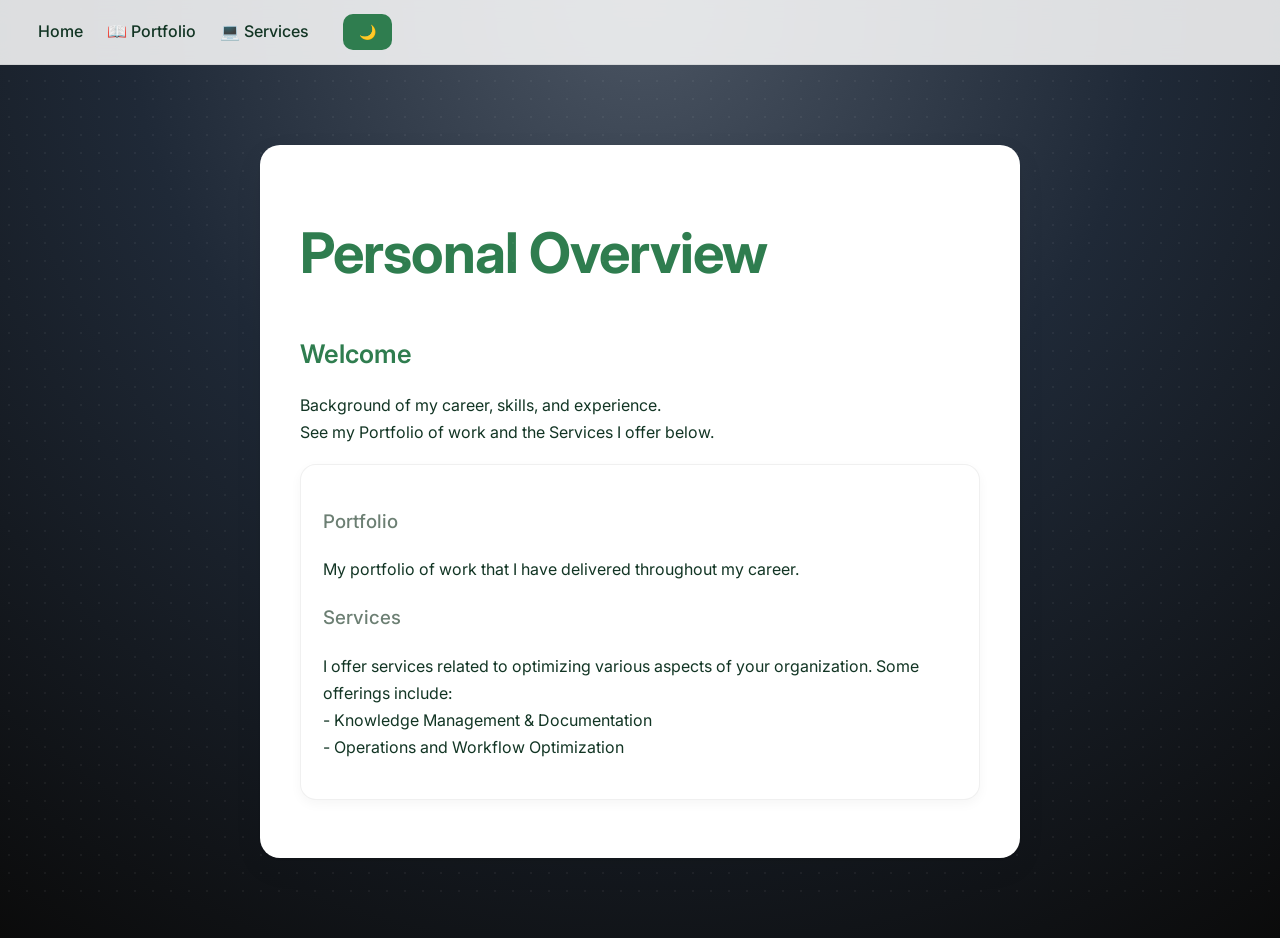
==== index.html @ 94055957 "Update index.html" ====
<!doctype html>
<html>
<head>
  <meta charset="utf-8">
  <title>Jacob Bowermaster</title>

  <link rel="stylesheet" href="styles.css">

  <link rel="preconnect" href="https://fonts.googleapis.com">
  <link rel="preconnect" href="https://fonts.gstatic.com" crossorigin>

  <link href="https://fonts.googleapis.com/css2?family=Inter:wght@400;500;600;700&display=swap" rel="stylesheet">
</head>

<body>

<nav class="top-nav">
  <div class="nav-links">
    <a href="index.html">Home</a>
    <a href="./portfolio/index.html">📖 Portfolio</a>
    <a href="./services/index.html">💻 Services</a>
  </div>

  <button id="themeToggle">🌙</button>
</nav>

<div class="container">

  <h1>Personal Overview</h1>
  <h2>Welcome</h2>
    <p>
      Background of my career, skills, and experience.<br>
      See my Portfolio of work and the Services I offer below. <br>

  <div class="card">
    
      <h3><a href="portfolio/index.html">Portfolio</a></h3>
      <p>
      My portfolio of work that I have delivered throughout my career.
      </p>

      <h3><a href="services/index.html">Services</a></h3>
      <p>
      I offer services related to optimizing various aspects of your organization. Some offerings include:<br>
      - Knowledge Management & Documentation <br>
      - Operations and Workflow Optimization
      </p>

  </div>

</div>

  <!--MAKES THE DARK MODE BUTTON WORK -->
  <script>
  const toggle = document.getElementById("themeToggle");

  toggle.addEventListener("click", () => {
    document.body.classList.toggle("dark");

    // optional: remember choice
    if (document.body.classList.contains("dark")) {
      localStorage.setItem("theme", "dark");
      toggle.textContent = "☀️";
    } else {
      localStorage.setItem("theme", "light");
      toggle.textContent = "🌙";
    }
  });

  // load saved theme on page load
  const saved = localStorage.getItem("theme");

  if (saved === "dark") {
    document.body.classList.add("dark");
    toggle.textContent = "☀️";
  }
</script>
  
<!-- SAMPLE SECTION
  <div class="post">
  <h2>Welcome</h2>
  <div class="date">June 3, 2026</div>
  <p>This is my first post. It feels good to start.</p>

  <ul>
  <li><a href="january/index.html">January</a></li>
</ul>
</div>
-->
  
</body>
  
</html>
---- styles.css ----
/* =========================
   THEME
========================= */

:root {
  --bg: #eef3ef;
  --surface: #ffffff;

  --text: #123524;
  --text-muted: #6c7f73;

  --accent: #2f7d4f;
  --accent-hover: #25663f;

  --border: rgba(0, 0, 0, 0.06);

  --shadow:
    0 10px 30px rgba(0, 0, 0, 0.06),
    0 1px 3px rgba(0, 0, 0, 0.04);

  --radius: 18px;
}

/* =========================
   GLOBAL
========================= */

* {
  box-sizing: border-box;
}

html {
  scroll-behavior: smooth;
}

body {
  margin: 0;

  background:
    radial-gradient(circle at top, #4b5563 0%, #1f2937 45%, #0b0b0b 100%);
   
  color: var(--text);

  font-family:
    Inter,
    system-ui,
    -apple-system,
    BlinkMacSystemFont,
    "Segoe UI",
    sans-serif;

  line-height: 1.7;

  transition:
    background 0.2s ease,
    color 0.2s ease;
}

/* =========================
   NAVIGATION
========================= */

.top-nav {
  position: sticky;
  top: 0;

  display: flex;
  gap: 24px;
  align-items: center;

  padding: 14px 28px;

  background: rgba(255, 255, 255, 0.85);

  backdrop-filter: blur(10px);
  -webkit-backdrop-filter: blur(10px);

  border-bottom: 1px solid var(--border);

  z-index: 1000;
}

.top-nav a {
  text-decoration: none;
  color: var(--text);

  font-weight: 500;

  padding: 6px 10px;
  border-radius: 8px;

  transition:
    background 0.2s ease,
    color 0.2s ease;
}

.top-nav a:hover {
  background: rgba(47, 125, 79, 0.08);
  color: var(--accent);
}

/* =========================
   LAYOUT
========================= */

.container {
  max-width: 760px;

  margin: 80px auto;
  padding: 40px;

  background: var(--surface);

  border-radius: 20px;

  box-shadow: var(--shadow);
}

/* =========================
   TYPOGRAPHY
========================= */

/* H1 stays same except color */
h1 {
  font-size: clamp(2.5rem, 6vw, 3.5rem);
  line-height: 1.1;
  margin-bottom: 12px;
  font-weight: 700;
  letter-spacing: -1px;

  color: var(--accent);
}

/* H2 also only color change */
h2 {
  margin-top: 48px;
  margin-bottom: 16px;
  font-size: 1.6rem;
  font-weight: 600;

  color: var(--accent);
}

/* H3 (important for dark mode readability) */
h3 {
  color: var(--text-muted);
}

/* =========================
   LINKS
========================= */

a {
  color: var(--accent);

  text-decoration: none;

  font-weight: 500;

  transition: color 0.2s ease;
}

a:hover {
  color: var(--accent-hover);
}

a:visited {
  color: #5f8e73;
}

h3 a {
  color: inherit;
  text-decoration: none;
}

h3 a:hover {
  text-decoration: underline;
}

/* =========================
   LISTS
========================= */

ul {
  padding-left: 20px;
}

li {
  margin: 10px 0;
}

/* =========================
   CARDS
========================= */

.card {
  background: white;

  border: 1px solid var(--border);

  border-radius: 16px;

  padding: 22px;

  margin: 18px 0;

  box-shadow:
    0 4px 12px rgba(0, 0, 0, 0.04);

  transition:
    transform 0.2s ease,
    box-shadow 0.2s ease;
}

.card:hover {
  transform: translateY(-2px);

  box-shadow:
    0 10px 25px rgba(0, 0, 0, 0.08);
}

/* =========================
   BUTTONS
========================= */

button {
  background: var(--accent);

  color: white;

  border: none;

  border-radius: 10px;

  padding: 10px 16px;

  font-size: 14px;

  cursor: pointer;

  transition:
    background 0.2s ease,
    transform 0.15s ease;
}

button:hover {
  background: var(--accent-hover);
  transform: translateY(-1px);
}

/* =========================
   DARK MODE
========================= */

body.dark {
  background: #0f1110;
  color: #ececec;
}

body.dark .container {
  background: #181a19;
  border: 1px solid #2a2d2b;
}

body.dark .top-nav {
  background: rgba(24, 26, 25, 0.9);
  border-bottom: 1px solid #2a2d2b;
}

body.dark .top-nav a {
  color: #ececec;
}

body.dark .top-nav a:hover {
  background: rgba(130, 212, 164, 0.1);
  color: #82d4a4;
}

body.dark .card {
  background: #1d201f;
  border: 1px solid #303332;
}

body.dark a {
  color: #82d4a4;
}

body.dark a:hover {
  color: #9ae5b9;
}

body.dark button {
  background: #2f7d4f;
}

body::before {
  content: "";

  position: fixed;
  inset: 0;

  pointer-events: none;

  opacity: .05;

  background-image:
    radial-gradient(circle, white 1px, transparent 1px);

  background-size: 18px 18px;
}

.hero-banner img {
    width: 100%;
    height: 260px;

    object-fit: cover;

    border-radius: 18px;

    margin-bottom: 30px;

    box-shadow: 0 8px 25px rgba(0,0,0,.25);
}
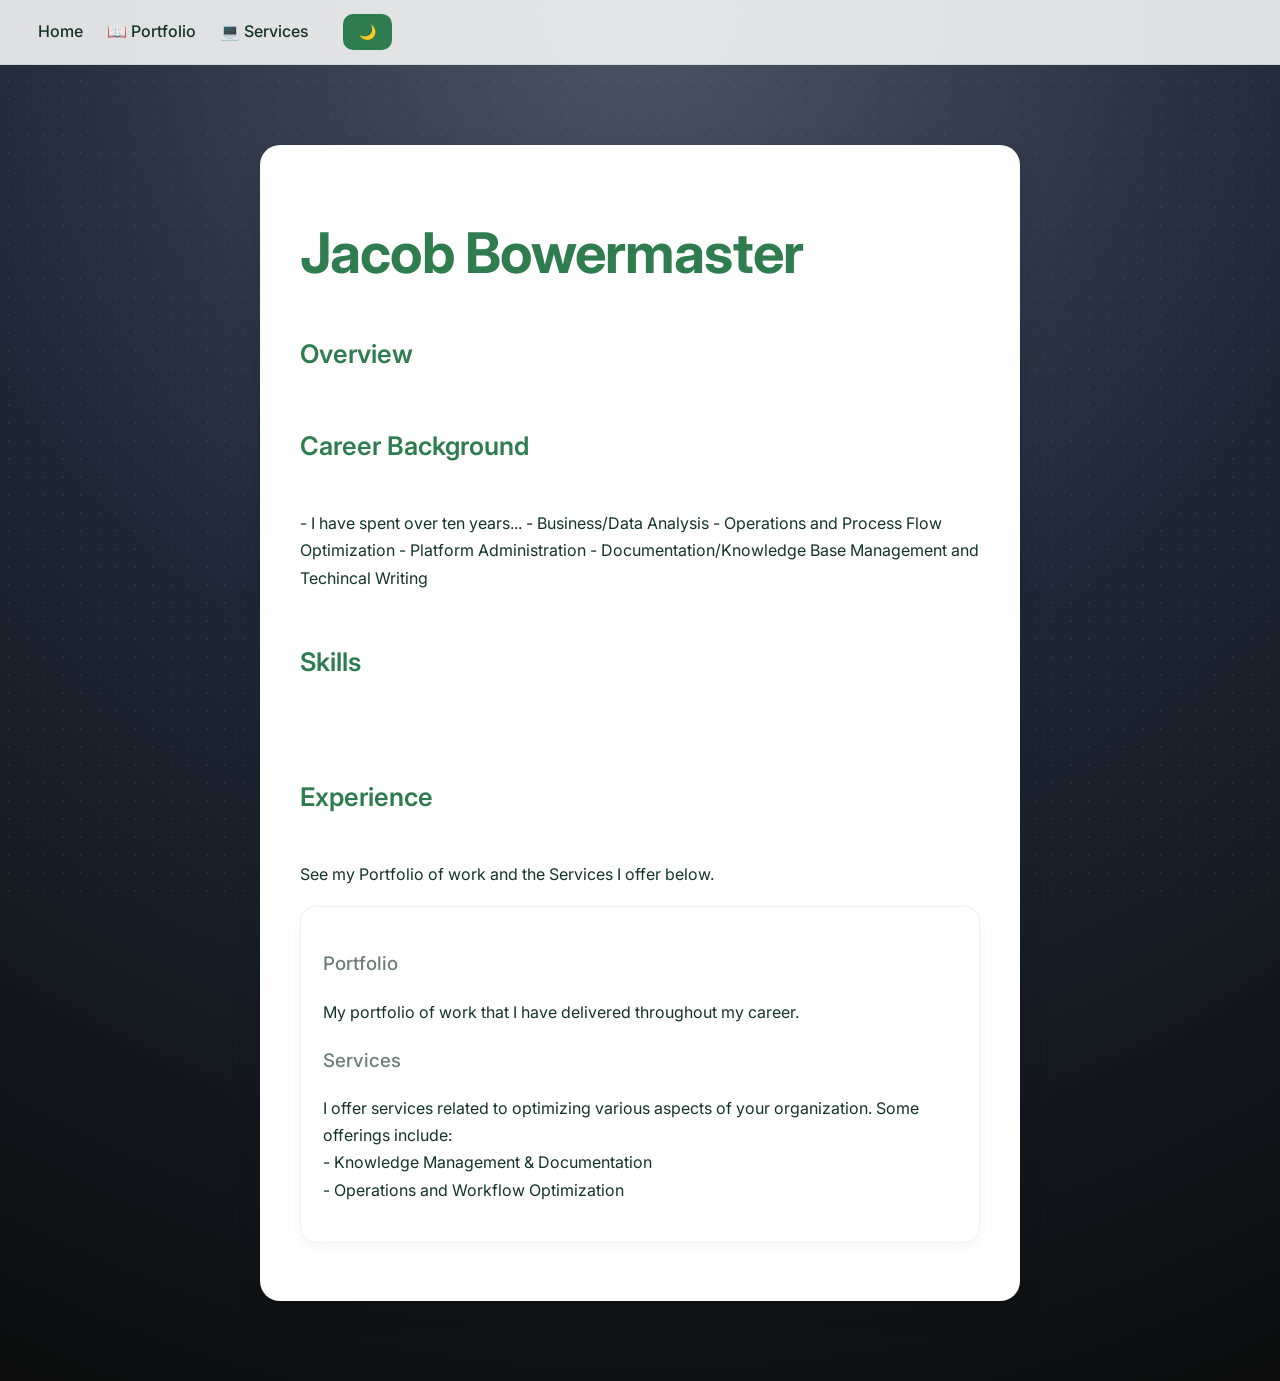
==== commit 99674310: "Update index.html" ====
--- a/index.html
+++ b/index.html
@@ -26,10 +26,22 @@
 
 <div class="container">
 
-  <h1>Personal Overview</h1>
-  <h2>Welcome</h2>
+  <h1>Jacob Bowermaster</h1>
+  <h2>Overview</h2>
     <p>
-      Background of my career, skills, and experience.<br>
+      <h2>Career Background</h2> <br>
+      - I have spent over ten years... 
+      - Business/Data Analysis
+      - Operations and Process Flow Optimization
+      - Platform Administration
+      - Documentation/Knowledge Base Management and Techincal Writing
+      
+      <h2>Skills</h2>
+      <br>
+      
+      <h2>Experience</h2>
+      <br>
+      
       See my Portfolio of work and the Services I offer below. <br>
 
   <div class="card">
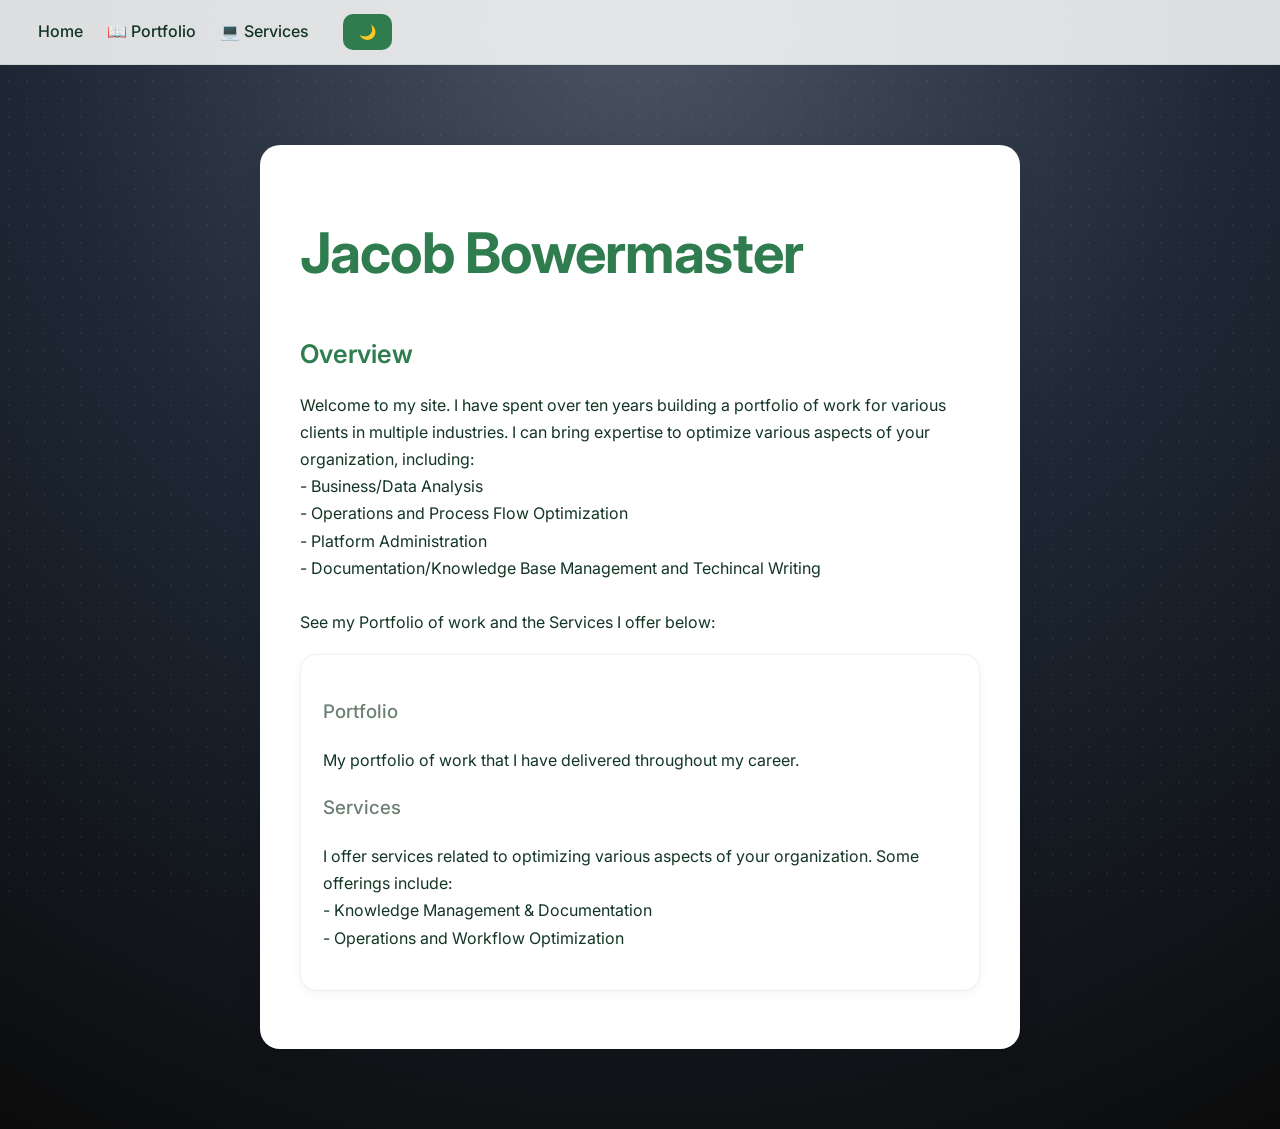
==== commit 1dfc015f: "Update index.html" ====
--- a/index.html
+++ b/index.html
@@ -29,20 +29,13 @@
   <h1>Jacob Bowermaster</h1>
   <h2>Overview</h2>
     <p>
-      <h2>Career Background</h2> <br>
-      - I have spent over ten years... 
-      - Business/Data Analysis
-      - Operations and Process Flow Optimization
-      - Platform Administration
-      - Documentation/Knowledge Base Management and Techincal Writing
+      Welcome to my site. I have spent over ten years building a portfolio of work for various clients in multiple industries. I can bring expertise to optimize various aspects of your organization, including: <br>
+      - Business/Data Analysis <br>
+      - Operations and Process Flow Optimization <br>
+      - Platform Administration <br>
+      - Documentation/Knowledge Base Management and Techincal Writing <br> <br>
       
-      <h2>Skills</h2>
-      <br>
-      
-      <h2>Experience</h2>
-      <br>
-      
-      See my Portfolio of work and the Services I offer below. <br>
+      See my Portfolio of work and the Services I offer below: <br>
 
   <div class="card">
     
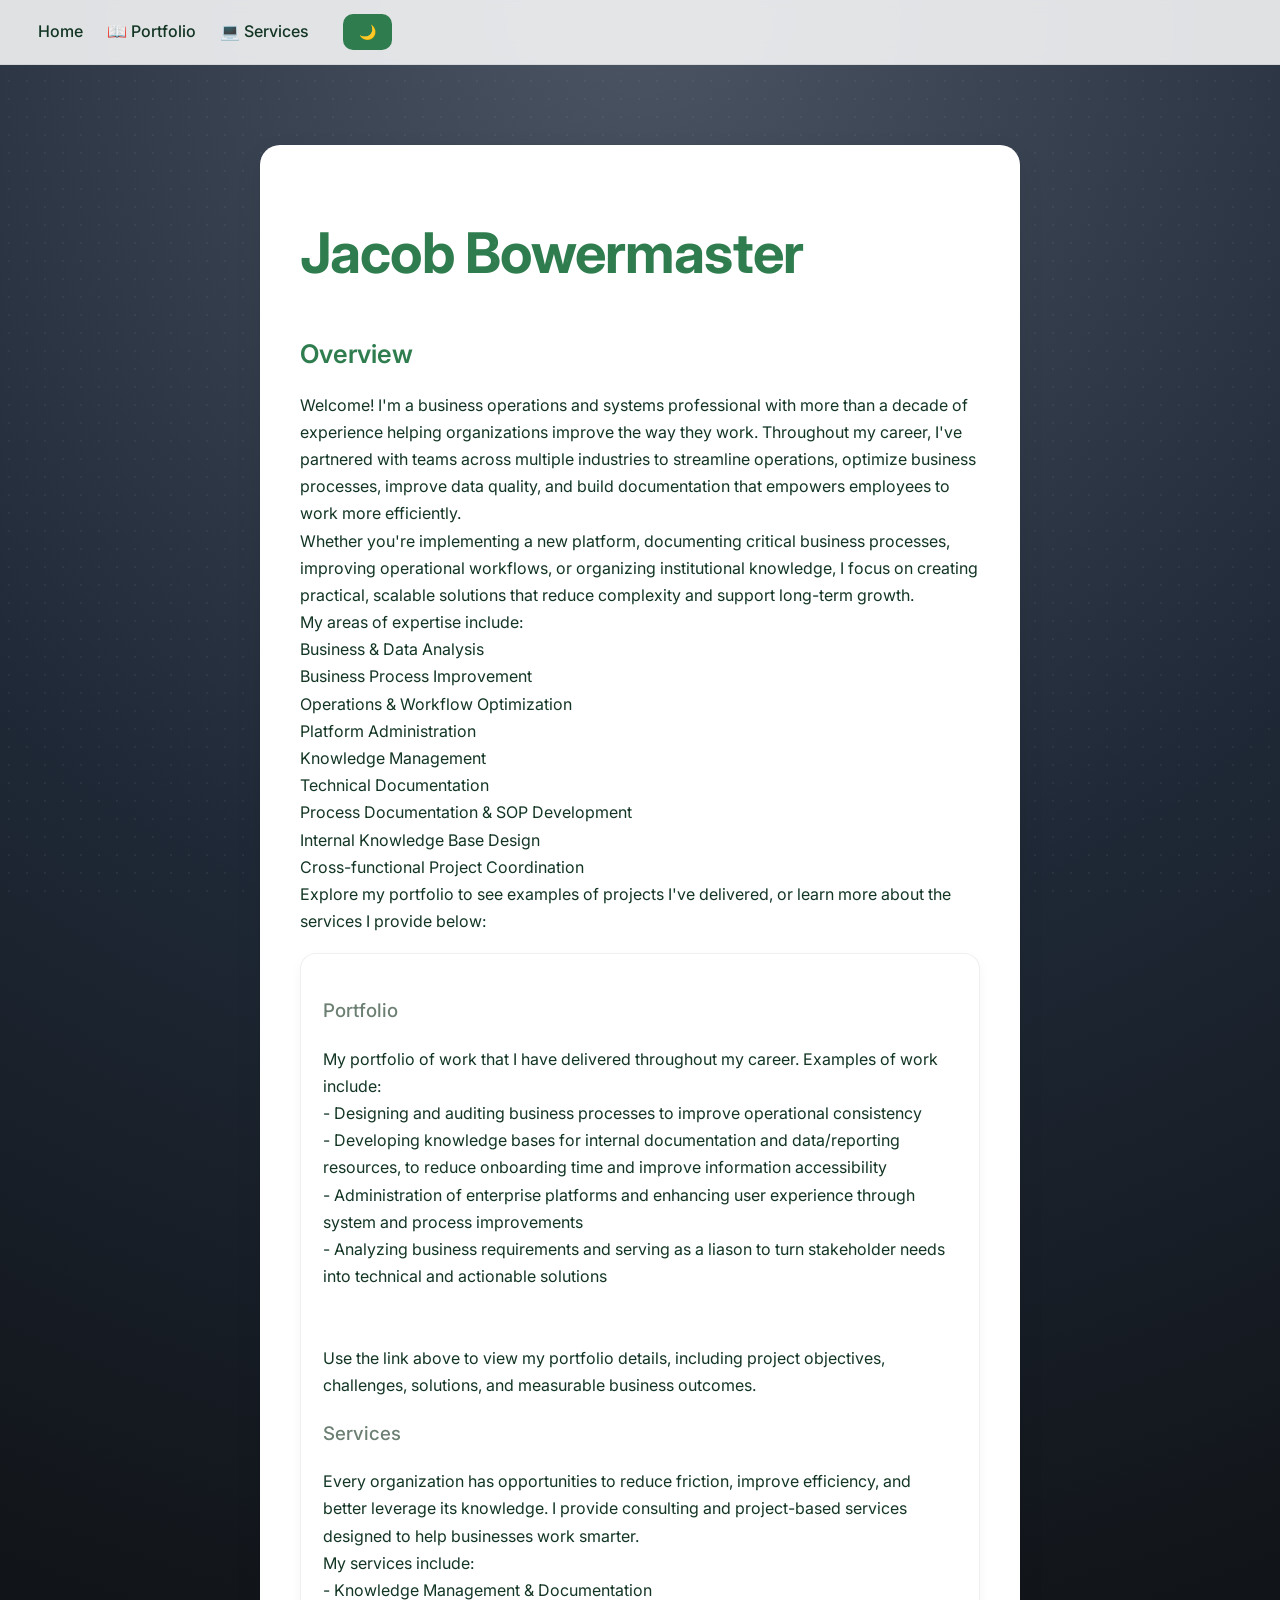
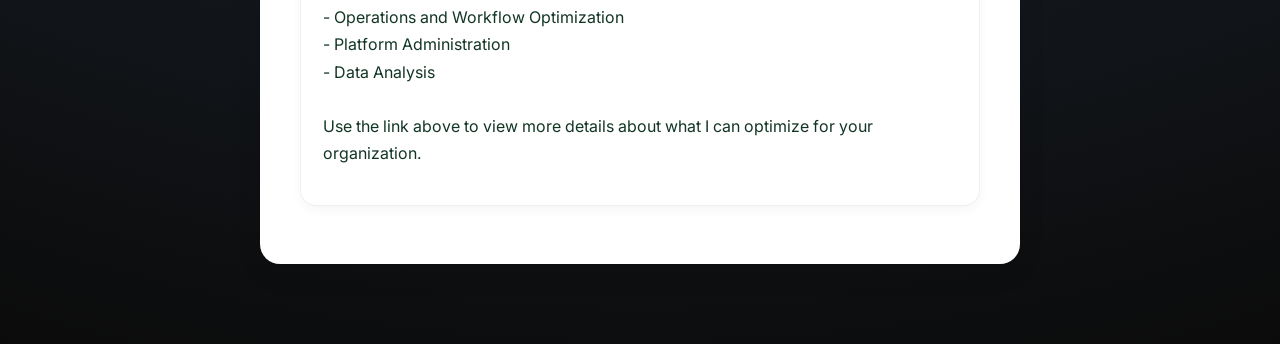
==== commit 8672d22a: "Update index.html" ====
--- a/index.html
+++ b/index.html
@@ -29,26 +29,50 @@
   <h1>Jacob Bowermaster</h1>
   <h2>Overview</h2>
     <p>
-      Welcome to my site. I have spent over ten years building a portfolio of work for various clients in multiple industries. I can bring expertise to optimize various aspects of your organization, including: <br>
-      - Business/Data Analysis <br>
-      - Operations and Process Flow Optimization <br>
-      - Platform Administration <br>
-      - Documentation/Knowledge Base Management and Techincal Writing <br> <br>
-      
-      See my Portfolio of work and the Services I offer below: <br>
+      Welcome! I'm a business operations and systems professional with more than a decade of experience helping organizations improve the way they work.
+      Throughout my career, I've partnered with teams across multiple industries to streamline operations, optimize business processes, improve data quality, and build documentation that empowers employees to work more efficiently. <br>
+      Whether you're implementing a new platform, documenting critical business processes, improving operational workflows, or organizing institutional knowledge, I focus on creating practical, scalable solutions that reduce complexity and support long-term growth.
+      <br>
+      My areas of expertise include:<br>
+
+      Business & Data Analysis<br>
+      Business Process Improvement<br>
+      Operations & Workflow Optimization<br>
+      Platform Administration<br>
+      Knowledge Management<br>
+      Technical Documentation<br>
+      Process Documentation & SOP Development<br>
+      Internal Knowledge Base Design<br>
+      Cross-functional Project Coordination<br>
+
+Explore my portfolio to see examples of projects I've delivered, or learn more about the services I provide below: <br>
 
   <div class="card">
     
       <h3><a href="portfolio/index.html">Portfolio</a></h3>
       <p>
       My portfolio of work that I have delivered throughout my career.
+
+      Examples of work include: <br>
+      - Designing and auditing business processes to improve operational consistency<br>
+      - Developing knowledge bases for internal documentation and data/reporting resources, to reduce onboarding time and improve information accessibility<br>
+      - Administration of enterprise platforms and enhancing user experience through system and process improvements<br>
+      - Analyzing business requirements and serving as a liason to turn stakeholder needs into technical and actionable solutions<br>
+      <br><br>
+      Use the link above to view my portfolio details, including project objectives, challenges, solutions, and measurable business outcomes.
+        
       </p>
 
       <h3><a href="services/index.html">Services</a></h3>
       <p>
-      I offer services related to optimizing various aspects of your organization. Some offerings include:<br>
+      Every organization has opportunities to reduce friction, improve efficiency, and better leverage its knowledge. I provide consulting and project-based services designed to help businesses work smarter.<br>
+      My services include:<br>
       - Knowledge Management & Documentation <br>
-      - Operations and Workflow Optimization
+      - Operations and Workflow Optimization<br>
+      - Platform Administration<br>
+      - Data Analysis<br><br>
+
+      Use the link above to view more details about what I can optimize for your organization.
       </p>
 
   </div>
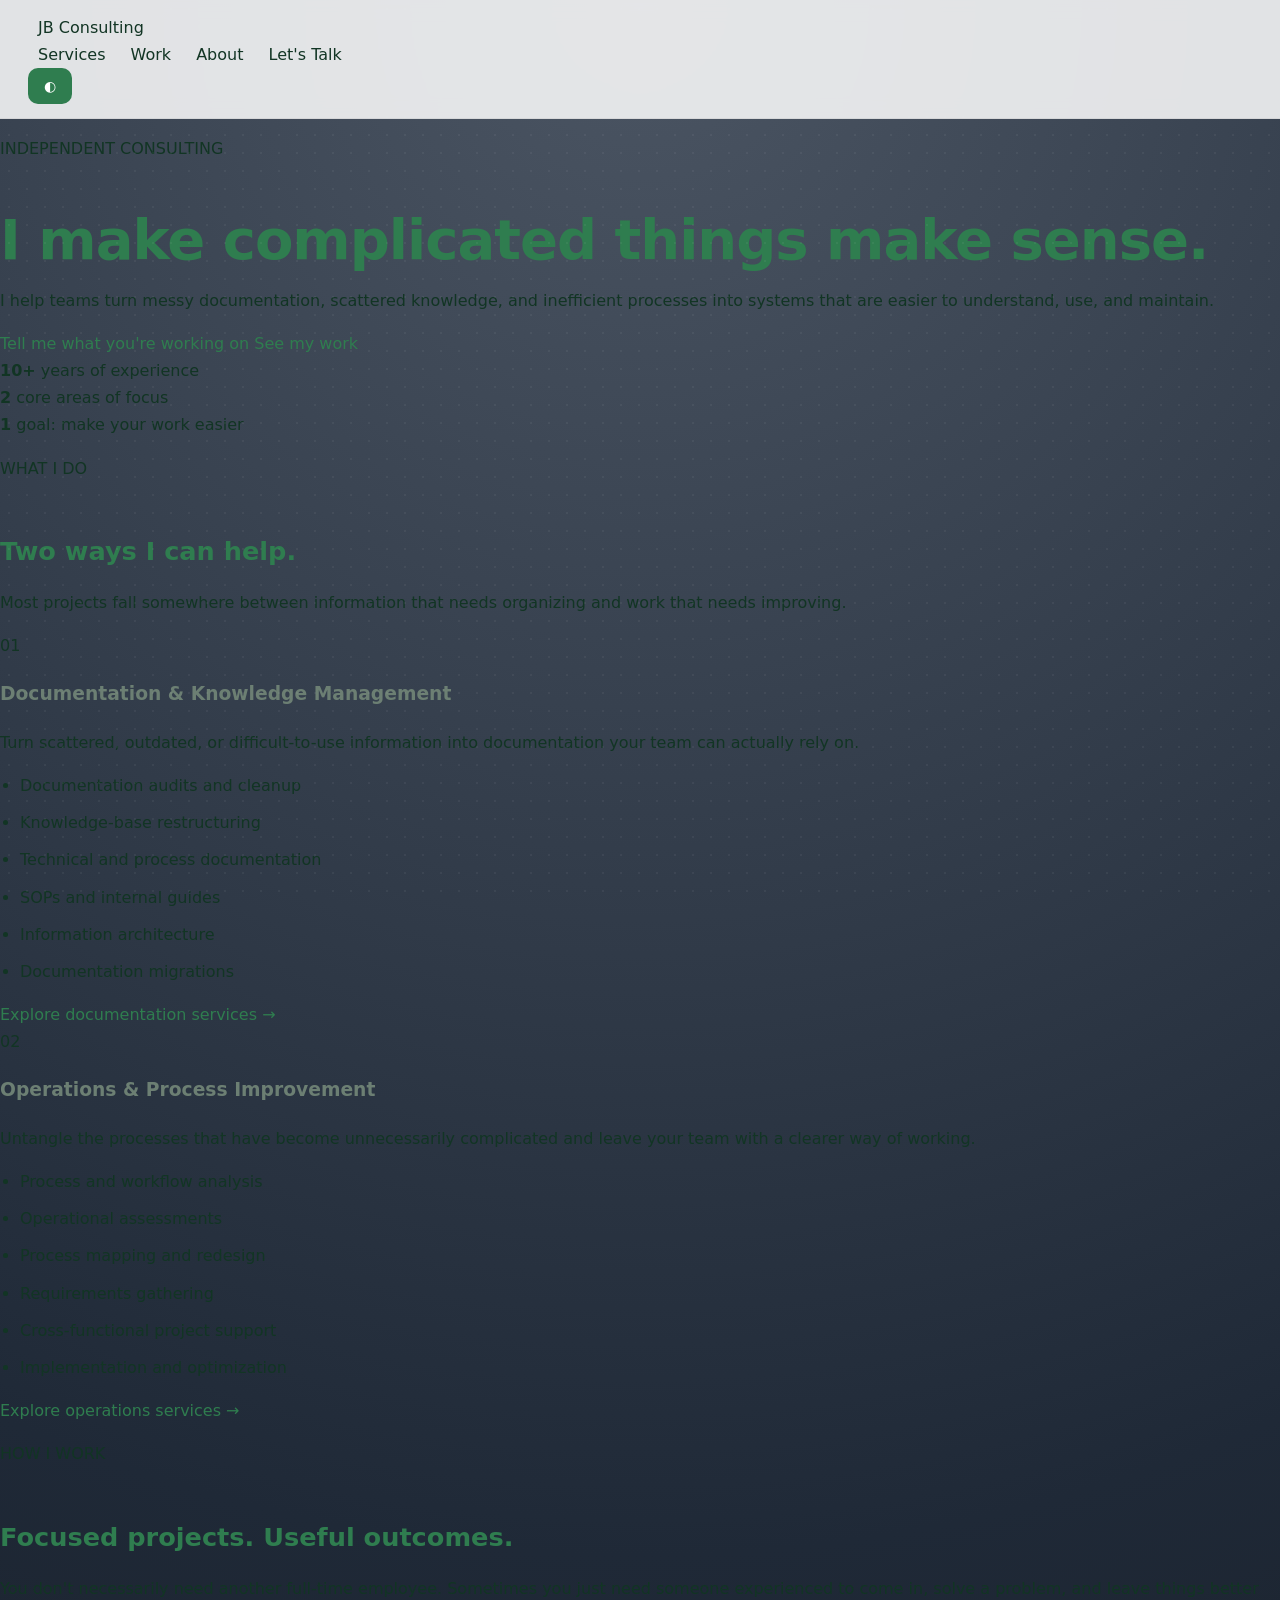
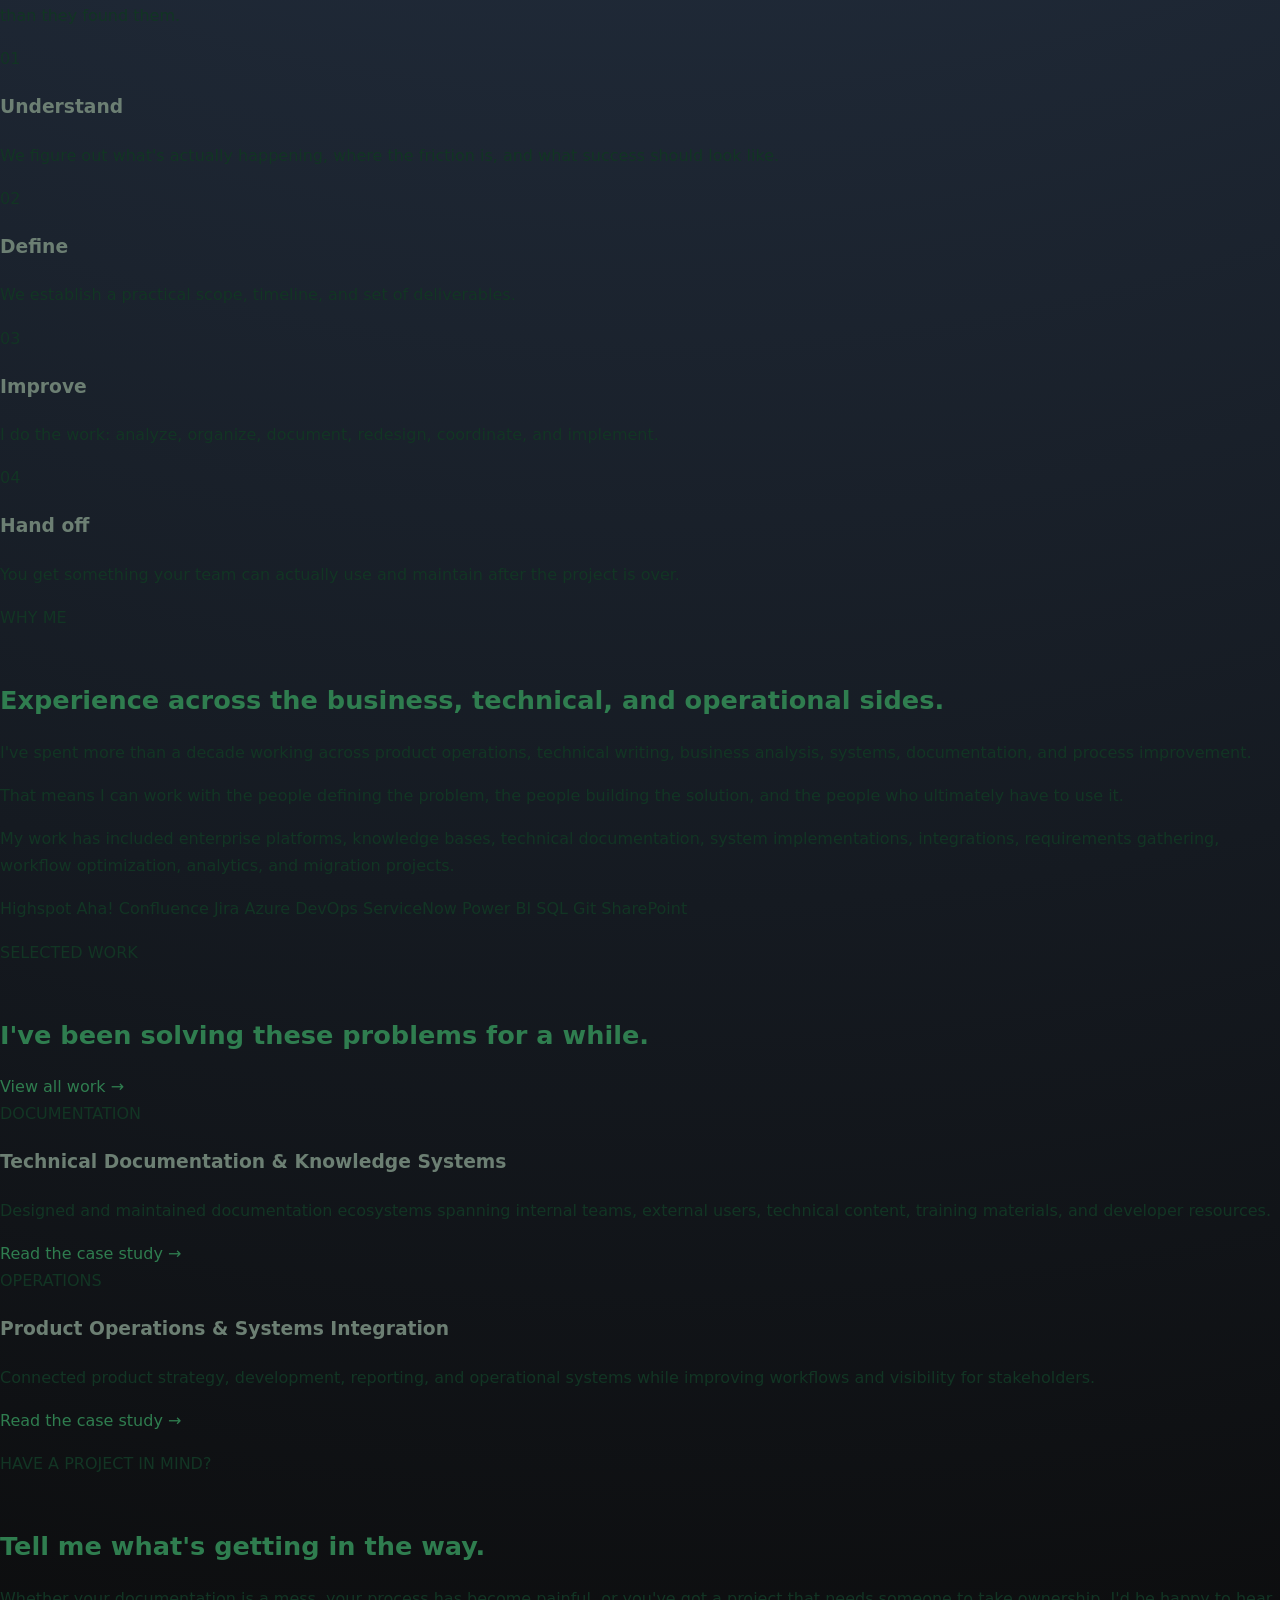
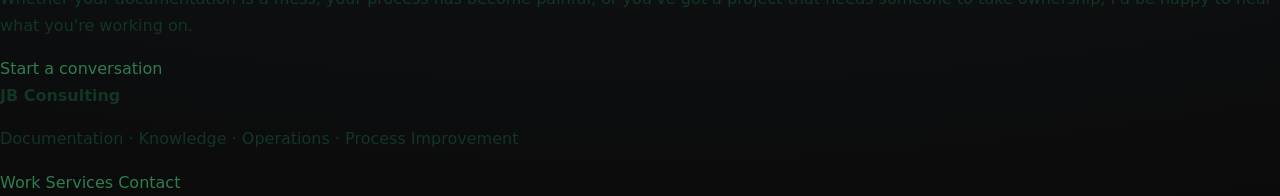
==== commit d84f782c: "Update index.html" ====
--- a/index.html
+++ b/index.html
@@ -1,122 +1,430 @@
 <!doctype html>
-<html>
+<html lang="en">
 <head>
   <meta charset="utf-8">
-  <title>Jacob Bowermaster</title>
+
+  <meta name="viewport" content="width=device-width, initial-scale=1">
+
+  <meta
+    name="description"
+    content="JB Consulting helps teams improve documentation, knowledge systems, processes, and operations through focused consulting and project-based work."
+  >
+
+  <title>JB Consulting | Documentation & Operations</title>
 
   <link rel="stylesheet" href="styles.css">
 
   <link rel="preconnect" href="https://fonts.googleapis.com">
   <link rel="preconnect" href="https://fonts.gstatic.com" crossorigin>
 
-  <link href="https://fonts.googleapis.com/css2?family=Inter:wght@400;500;600;700&display=swap" rel="stylesheet">
+  <link
+    href="https://fonts.googleapis.com/css2?family=DM+Sans:wght@400;500;600;700&family=Space+Grotesk:wght@500;600;700&display=swap"
+    rel="stylesheet"
+  >
 </head>
 
 <body>
 
-<nav class="top-nav">
-  <div class="nav-links">
-    <a href="index.html">Home</a>
-    <a href="./portfolio/index.html">📖 Portfolio</a>
-    <a href="./services/index.html">💻 Services</a>
-  </div>
-
-  <button id="themeToggle">🌙</button>
-</nav>
-
-<div class="container">
-
-  <h1>Jacob Bowermaster</h1>
-  <h2>Overview</h2>
-    <p>
-      Welcome! I'm a business operations and systems professional with more than a decade of experience helping organizations improve the way they work.
-      Throughout my career, I've partnered with teams across multiple industries to streamline operations, optimize business processes, improve data quality, and build documentation that empowers employees to work more efficiently. <br>
-      Whether you're implementing a new platform, documenting critical business processes, improving operational workflows, or organizing institutional knowledge, I focus on creating practical, scalable solutions that reduce complexity and support long-term growth.
-      <br>
-      My areas of expertise include:<br>
-
-      Business & Data Analysis<br>
-      Business Process Improvement<br>
-      Operations & Workflow Optimization<br>
-      Platform Administration<br>
-      Knowledge Management<br>
-      Technical Documentation<br>
-      Process Documentation & SOP Development<br>
-      Internal Knowledge Base Design<br>
-      Cross-functional Project Coordination<br>
-
-Explore my portfolio to see examples of projects I've delivered, or learn more about the services I provide below: <br>
-
-  <div class="card">
-    
-      <h3><a href="portfolio/index.html">Portfolio</a></h3>
+  <!-- NAVIGATION -->
+  <nav class="top-nav">
+    <div class="nav-inner">
+
+      <a class="brand" href="index.html">
+        JB<span> Consulting</span>
+      </a>
+
+      <div class="nav-links">
+        <a href="#services">Services</a>
+        <a href="portfolio/index.html">Work</a>
+        <a href="#about">About</a>
+        <a href="#contact" class="nav-cta">Let's Talk</a>
+      </div>
+
+      <button
+        id="themeToggle"
+        class="theme-toggle"
+        aria-label="Toggle dark mode"
+        title="Toggle dark mode"
+      >
+        ◐
+      </button>
+
+    </div>
+  </nav>
+
+
+  <main>
+
+    <!-- HERO -->
+    <section class="hero section">
+      <div class="hero-content">
+
+        <p class="eyebrow">INDEPENDENT CONSULTING</p>
+
+        <h1>
+          I make complicated
+          <span>things make sense.</span>
+        </h1>
+
+        <p class="hero-text">
+          I help teams turn messy documentation, scattered knowledge,
+          and inefficient processes into systems that are easier to
+          understand, use, and maintain.
+        </p>
+
+        <div class="hero-actions">
+          <a href="#contact" class="button button-primary">
+            Tell me what you're working on
+          </a>
+
+          <a href="portfolio/index.html" class="button button-secondary">
+            See my work
+          </a>
+        </div>
+
+      </div>
+
+      <div class="hero-aside">
+        <div class="hero-stat">
+          <strong>10+</strong>
+          <span>years of experience</span>
+        </div>
+
+        <div class="hero-stat">
+          <strong>2</strong>
+          <span>core areas of focus</span>
+        </div>
+
+        <div class="hero-stat">
+          <strong>1</strong>
+          <span>goal: make your work easier</span>
+        </div>
+      </div>
+    </section>
+
+
+    <!-- SERVICES -->
+    <section id="services" class="section">
+
+      <div class="section-heading">
+        <p class="eyebrow">WHAT I DO</p>
+        <h2>Two ways I can help.</h2>
+        <p>
+          Most projects fall somewhere between information that needs
+          organizing and work that needs improving.
+        </p>
+      </div>
+
+
+      <div class="service-grid">
+
+        <!-- SERVICE 1 -->
+        <article class="service-card">
+
+          <div class="service-number">01</div>
+
+          <h3>Documentation &amp; Knowledge Management</h3>
+
+          <p class="service-lead">
+            Turn scattered, outdated, or difficult-to-use information
+            into documentation your team can actually rely on.
+          </p>
+
+          <ul>
+            <li>Documentation audits and cleanup</li>
+            <li>Knowledge-base restructuring</li>
+            <li>Technical and process documentation</li>
+            <li>SOPs and internal guides</li>
+            <li>Information architecture</li>
+            <li>Documentation migrations</li>
+          </ul>
+
+          <a href="services/index.html#documentation" class="text-link">
+            Explore documentation services →
+          </a>
+
+        </article>
+
+
+        <!-- SERVICE 2 -->
+        <article class="service-card">
+
+          <div class="service-number">02</div>
+
+          <h3>Operations &amp; Process Improvement</h3>
+
+          <p class="service-lead">
+            Untangle the processes that have become unnecessarily
+            complicated and leave your team with a clearer way of working.
+          </p>
+
+          <ul>
+            <li>Process and workflow analysis</li>
+            <li>Operational assessments</li>
+            <li>Process mapping and redesign</li>
+            <li>Requirements gathering</li>
+            <li>Cross-functional project support</li>
+            <li>Implementation and optimization</li>
+          </ul>
+
+          <a href="services/index.html#operations" class="text-link">
+            Explore operations services →
+          </a>
+
+        </article>
+
+      </div>
+
+    </section>
+
+
+    <!-- HOW I WORK -->
+    <section class="section process-section">
+
+      <div class="section-heading">
+        <p class="eyebrow">HOW I WORK</p>
+        <h2>Focused projects. Useful outcomes.</h2>
+        <p>
+          You don't necessarily need another full-time employee.
+          Sometimes you just need someone experienced to come in,
+          solve a problem, and leave things better than they found them.
+        </p>
+      </div>
+
+
+      <div class="process-grid">
+
+        <div class="process-step">
+          <span>01</span>
+          <h3>Understand</h3>
+          <p>
+            We figure out what's actually happening, where the friction
+            is, and what success should look like.
+          </p>
+        </div>
+
+        <div class="process-step">
+          <span>02</span>
+          <h3>Define</h3>
+          <p>
+            We establish a practical scope, timeline, and set of
+            deliverables.
+          </p>
+        </div>
+
+        <div class="process-step">
+          <span>03</span>
+          <h3>Improve</h3>
+          <p>
+            I do the work: analyze, organize, document, redesign,
+            coordinate, and implement.
+          </p>
+        </div>
+
+        <div class="process-step">
+          <span>04</span>
+          <h3>Hand off</h3>
+          <p>
+            You get something your team can actually use and maintain
+            after the project is over.
+          </p>
+        </div>
+
+      </div>
+
+    </section>
+
+
+    <!-- CREDIBILITY -->
+    <section id="about" class="section credibility-section">
+
+      <div class="credibility-content">
+
+        <div>
+          <p class="eyebrow">WHY ME</p>
+
+          <h2>
+            Experience across the business,
+            technical, and operational sides.
+          </h2>
+        </div>
+
+        <div class="credibility-copy">
+
+          <p>
+            I've spent more than a decade working across product
+            operations, technical writing, business analysis, systems,
+            documentation, and process improvement.
+          </p>
+
+          <p>
+            That means I can work with the people defining the problem,
+            the people building the solution, and the people who
+            ultimately have to use it.
+          </p>
+
+          <p>
+            My work has included enterprise platforms, knowledge bases,
+            technical documentation, system implementations,
+            integrations, requirements gathering, workflow optimization,
+            analytics, and migration projects.
+          </p>
+
+          <div class="tool-list">
+            <span>Highspot</span>
+            <span>Aha!</span>
+            <span>Confluence</span>
+            <span>Jira</span>
+            <span>Azure DevOps</span>
+            <span>ServiceNow</span>
+            <span>Power BI</span>
+            <span>SQL</span>
+            <span>Git</span>
+            <span>SharePoint</span>
+          </div>
+
+        </div>
+
+      </div>
+
+    </section>
+
+
+    <!-- WORK -->
+    <section class="section work-preview">
+
+      <div class="section-heading split-heading">
+
+        <div>
+          <p class="eyebrow">SELECTED WORK</p>
+          <h2>I've been solving these problems for a while.</h2>
+        </div>
+
+        <a href="portfolio/index.html" class="text-link">
+          View all work →
+        </a>
+
+      </div>
+
+
+      <div class="work-grid">
+
+        <article class="work-card">
+          <div class="work-category">DOCUMENTATION</div>
+
+          <h3>Technical Documentation &amp; Knowledge Systems</h3>
+
+          <p>
+            Designed and maintained documentation ecosystems spanning
+            internal teams, external users, technical content,
+            training materials, and developer resources.
+          </p>
+
+          <a href="portfolio/index.html" class="text-link">
+            Read the case study →
+          </a>
+        </article>
+
+
+        <article class="work-card">
+          <div class="work-category">OPERATIONS</div>
+
+          <h3>Product Operations &amp; Systems Integration</h3>
+
+          <p>
+            Connected product strategy, development, reporting, and
+            operational systems while improving workflows and visibility
+            for stakeholders.
+          </p>
+
+          <a href="portfolio/index.html" class="text-link">
+            Read the case study →
+          </a>
+        </article>
+
+      </div>
+
+    </section>
+
+
+    <!-- CONTACT -->
+    <section id="contact" class="section contact-section">
+
+      <div class="contact-box">
+
+        <p class="eyebrow">HAVE A PROJECT IN MIND?</p>
+
+        <h2>
+          Tell me what's getting in the way.
+        </h2>
+
+        <p>
+          Whether your documentation is a mess, your process has become
+          painful, or you've got a project that needs someone to take
+          ownership, I'd be happy to hear what you're working on.
+        </p>
+
+        <a
+          href="mailto:jrbowermaster@gmail.com"
+          class="button button-primary"
+        >
+          Start a conversation
+        </a>
+
+      </div>
+
+    </section>
+
+  </main>
+
+
+  <!-- FOOTER -->
+  <footer class="site-footer">
+
+    <div>
+      <strong>JB Consulting</strong>
       <p>
-      My portfolio of work that I have delivered throughout my career.
-
-      Examples of work include: <br>
-      - Designing and auditing business processes to improve operational consistency<br>
-      - Developing knowledge bases for internal documentation and data/reporting resources, to reduce onboarding time and improve information accessibility<br>
-      - Administration of enterprise platforms and enhancing user experience through system and process improvements<br>
-      - Analyzing business requirements and serving as a liason to turn stakeholder needs into technical and actionable solutions<br>
-      <br><br>
-      Use the link above to view my portfolio details, including project objectives, challenges, solutions, and measurable business outcomes.
-        
+        Documentation · Knowledge · Operations · Process Improvement
       </p>
-
-      <h3><a href="services/index.html">Services</a></h3>
-      <p>
-      Every organization has opportunities to reduce friction, improve efficiency, and better leverage its knowledge. I provide consulting and project-based services designed to help businesses work smarter.<br>
-      My services include:<br>
-      - Knowledge Management & Documentation <br>
-      - Operations and Workflow Optimization<br>
-      - Platform Administration<br>
-      - Data Analysis<br><br>
-
-      Use the link above to view more details about what I can optimize for your organization.
-      </p>
-
-  </div>
-
-</div>
-
-  <!--MAKES THE DARK MODE BUTTON WORK -->
+    </div>
+
+    <div class="footer-links">
+      <a href="portfolio/index.html">Work</a>
+      <a href="services/index.html">Services</a>
+      <a href="#contact">Contact</a>
+    </div>
+
+  </footer>
+
+
+  <!-- DARK MODE -->
   <script>
-  const toggle = document.getElementById("themeToggle");
-
-  toggle.addEventListener("click", () => {
-    document.body.classList.toggle("dark");
-
-    // optional: remember choice
-    if (document.body.classList.contains("dark")) {
-      localStorage.setItem("theme", "dark");
-      toggle.textContent = "☀️";
-    } else {
-      localStorage.setItem("theme", "light");
-      toggle.textContent = "🌙";
+
+    const toggle = document.getElementById("themeToggle");
+
+    toggle.addEventListener("click", () => {
+
+      document.body.classList.toggle("dark");
+
+      if (document.body.classList.contains("dark")) {
+        localStorage.setItem("theme", "dark");
+        toggle.textContent = "☀";
+      } else {
+        localStorage.setItem("theme", "light");
+        toggle.textContent = "◐";
+      }
+
+    });
+
+
+    const savedTheme = localStorage.getItem("theme");
+
+    if (savedTheme === "dark") {
+      document.body.classList.add("dark");
+      toggle.textContent = "☀";
     }
-  });
-
-  // load saved theme on page load
-  const saved = localStorage.getItem("theme");
-
-  if (saved === "dark") {
-    document.body.classList.add("dark");
-    toggle.textContent = "☀️";
-  }
-</script>
-  
-<!-- SAMPLE SECTION
-  <div class="post">
-  <h2>Welcome</h2>
-  <div class="date">June 3, 2026</div>
-  <p>This is my first post. It feels good to start.</p>
-
-  <ul>
-  <li><a href="january/index.html">January</a></li>
-</ul>
-</div>
--->
-  
+
+  </script>
+
 </body>
-  
 </html>
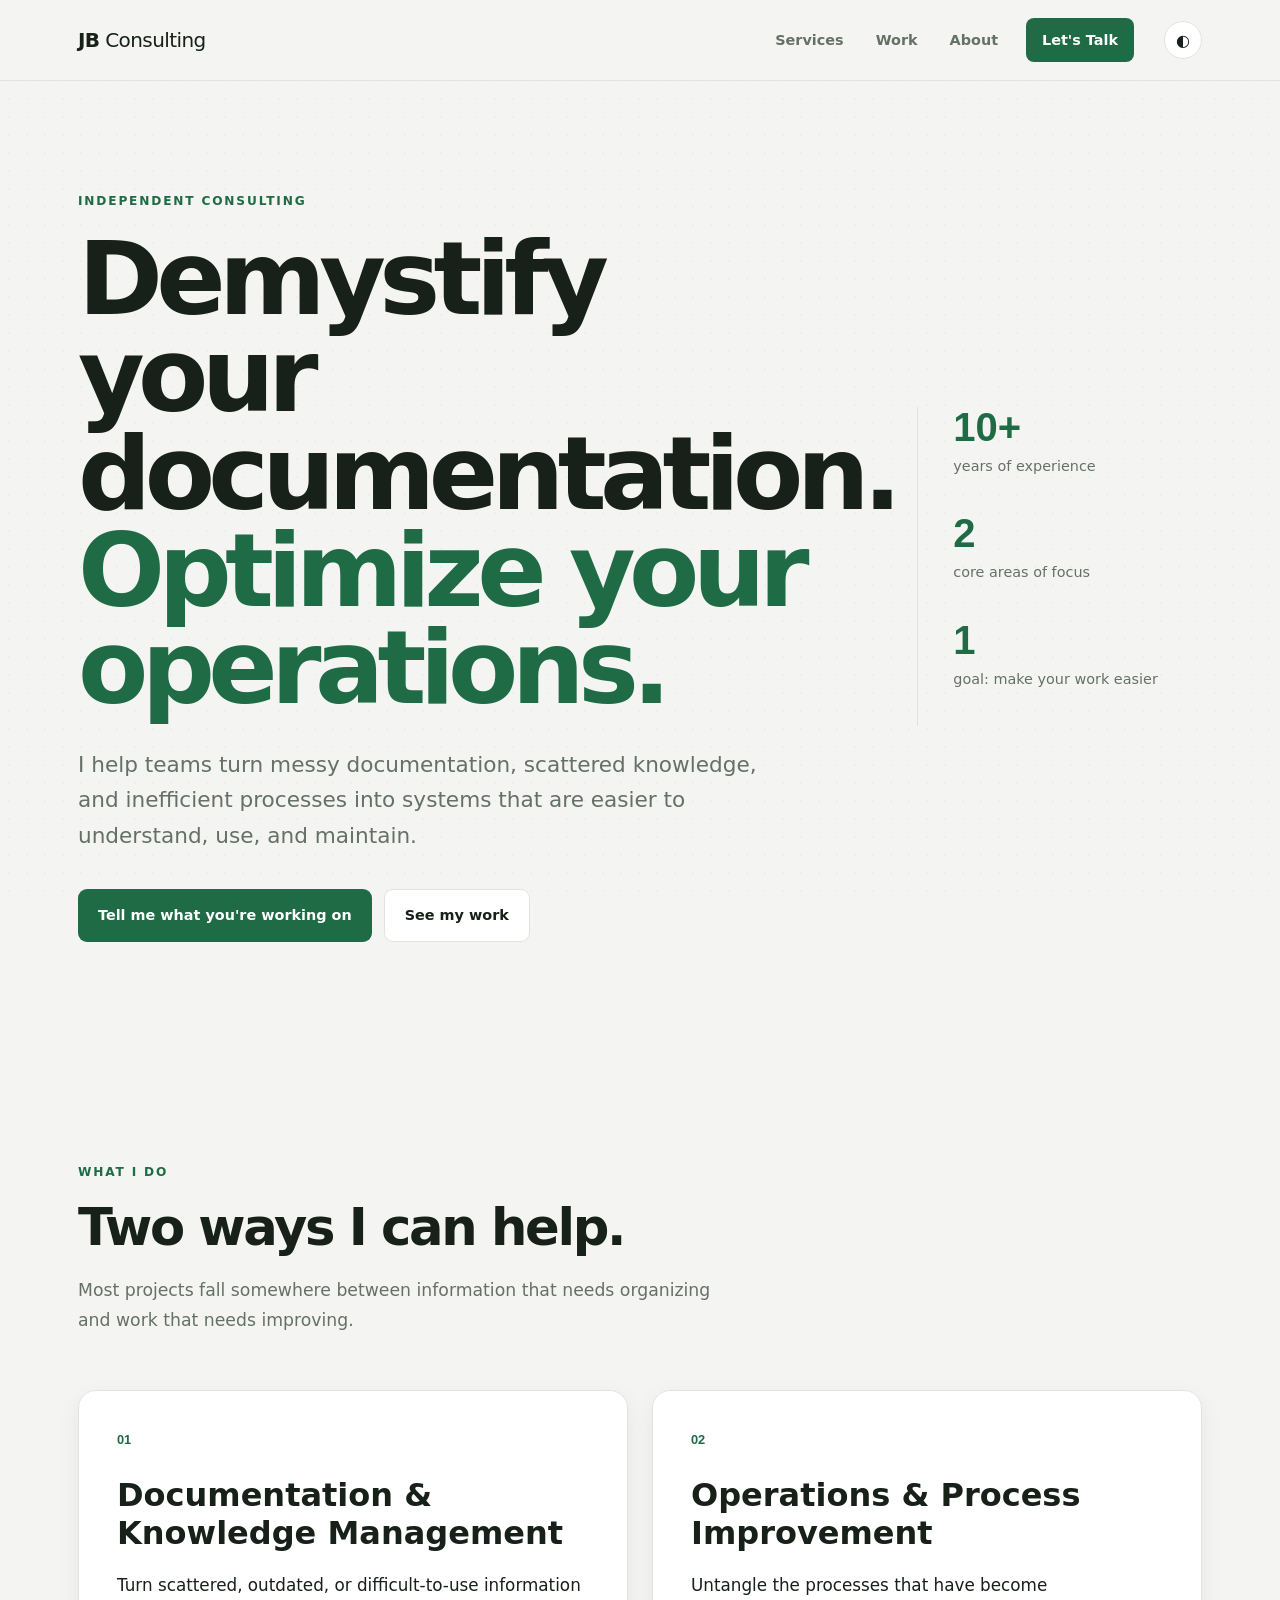
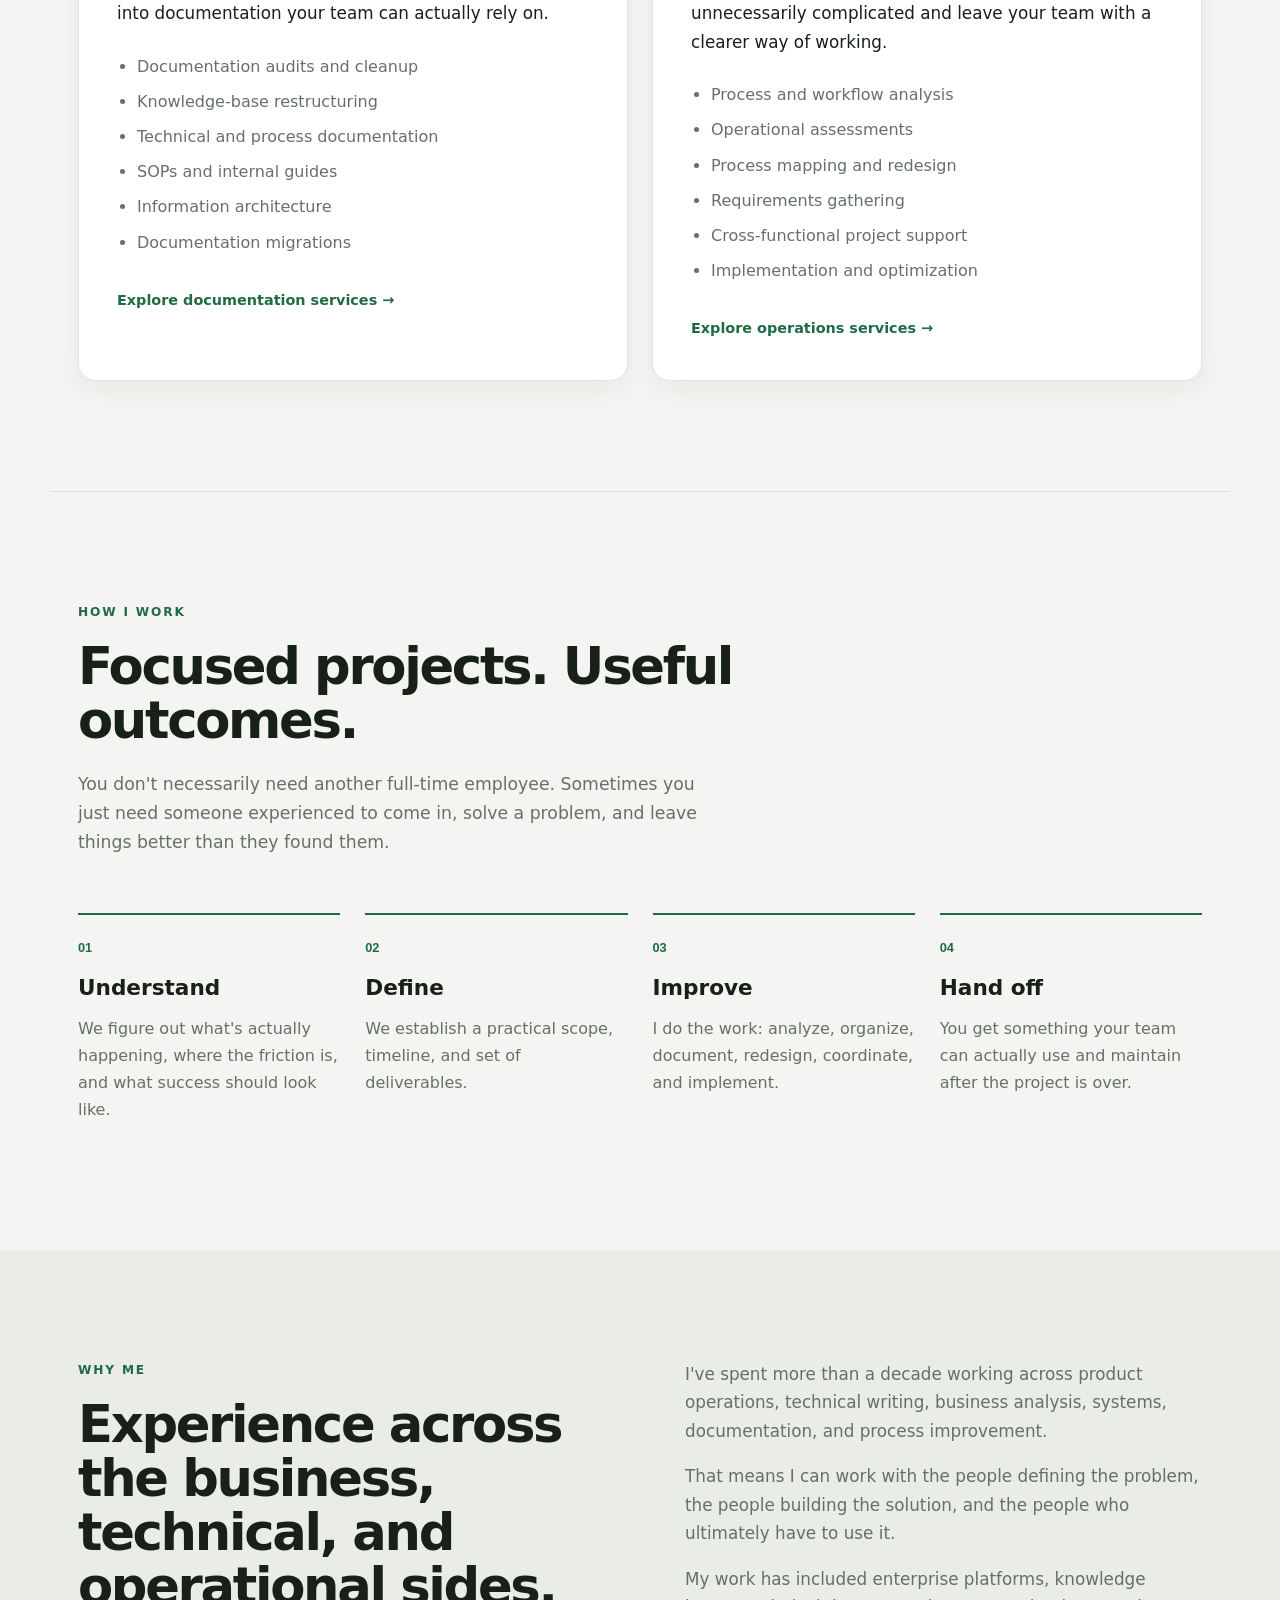
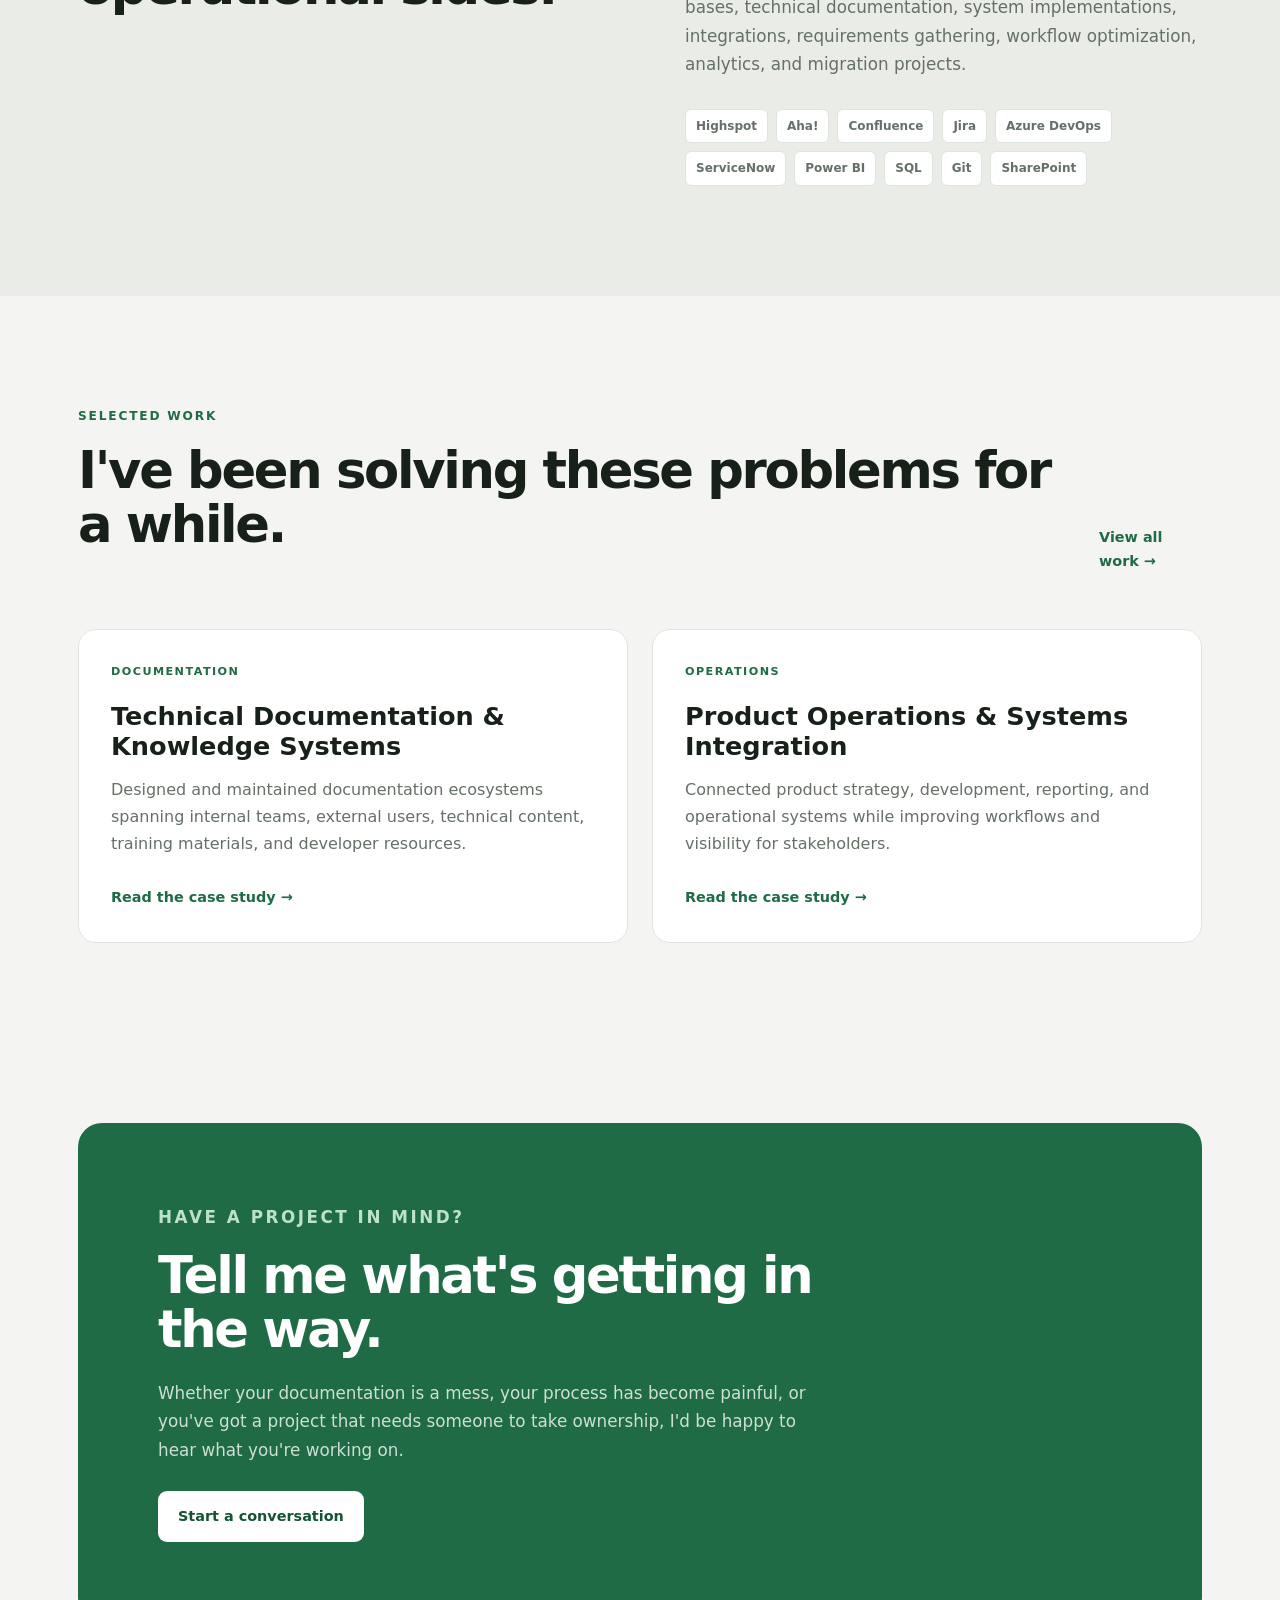
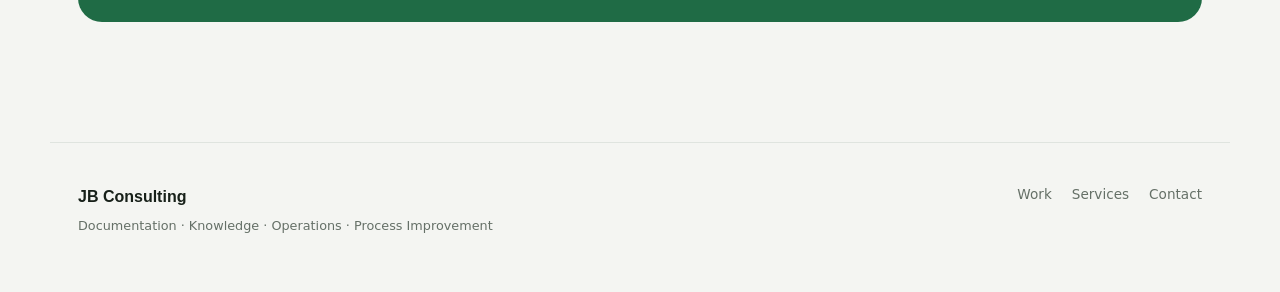
==== commit a46c142c: "Update index.html" ====
--- a/index.html
+++ b/index.html
@@ -62,8 +62,8 @@
         <p class="eyebrow">INDEPENDENT CONSULTING</p>
 
         <h1>
-          I make complicated
-          <span>things make sense.</span>
+          Demystify your documentation.
+          <span>Optimize your operations.</span>
         </h1>
 
         <p class="hero-text">
--- a/styles.css
+++ b/styles.css
@@ -1,48 +1,65 @@
-/* =========================
-   THEME
-========================= */
+/* =========================================================
+   JB CONSULTING
+   Global Styles
+========================================================= */
+
+
+/* =========================================================
+   VARIABLES
+========================================================= */
 
 :root {
-  --bg: #eef3ef;
+
+  --bg: #f4f5f2;
   --surface: #ffffff;
-
-  --text: #123524;
-  --text-muted: #6c7f73;
-
-  --accent: #2f7d4f;
-  --accent-hover: #25663f;
-
-  --border: rgba(0, 0, 0, 0.06);
+  --surface-alt: #e9ece7;
+
+  --text: #172019;
+  --text-muted: #657067;
+
+  --accent: #1f6b45;
+  --accent-dark: #155335;
+  --accent-light: #dcece2;
+
+  --border: #dfe4df;
 
   --shadow:
-    0 10px 30px rgba(0, 0, 0, 0.06),
-    0 1px 3px rgba(0, 0, 0, 0.04);
+    0 20px 50px rgba(17, 31, 22, 0.07);
+
+  --shadow-small:
+    0 8px 25px rgba(17, 31, 22, 0.06);
 
   --radius: 18px;
-}
-
-/* =========================
-   GLOBAL
-========================= */
+
+  --max-width: 1180px;
+
+}
+
+
+/* =========================================================
+   RESET
+========================================================= */
 
 * {
   box-sizing: border-box;
 }
 
+
 html {
   scroll-behavior: smooth;
 }
 
+
 body {
+
   margin: 0;
 
-  background:
-    radial-gradient(circle at top, #4b5563 0%, #1f2937 45%, #0b0b0b 100%);
-   
+  background: var(--bg);
+
   color: var(--text);
 
   font-family:
-    Inter,
+    "DM Sans",
     system-ui,
     -apple-system,
     BlinkMacSystemFont,
@@ -52,272 +69,1775 @@
   line-height: 1.7;
 
   transition:
-    background 0.2s ease,
-    color 0.2s ease;
-}
-
-/* =========================
+    background 0.25s ease,
+    color 0.25s ease;
+
+}
+
+
+body::before {
+
+  content: "";
+
+  position: fixed;
+
+  inset: 0;
+
+  pointer-events: none;
+
+  opacity: 0.025;
+
+  background-image:
+    radial-gradient(
+      circle,
+      #000 1px,
+      transparent 1px
+    );
+
+  background-size: 18px 18px;
+
+  z-index: -1;
+
+}
+
+
+img {
+  max-width: 100%;
+}
+
+
+a {
+  color: inherit;
+}
+
+
+/* =========================================================
+   TYPOGRAPHY
+========================================================= */
+
+h1,
+h2,
+h3,
+p {
+  margin-top: 0;
+}
+
+
+h1,
+h2,
+h3,
+.brand {
+
+  font-family:
+    "Space Grotesk",
+    system-ui,
+    sans-serif;
+
+}
+
+
+h1 {
+
+  font-size:
+    clamp(3.2rem, 8vw, 6.8rem);
+
+  line-height: 0.95;
+
+  letter-spacing: -0.065em;
+
+  margin-bottom: 30px;
+
+  font-weight: 700;
+
+}
+
+
+h1 span {
+  display: block;
+  color: var(--accent);
+}
+
+
+h2 {
+
+  font-size:
+    clamp(2rem, 4vw, 3.5rem);
+
+  line-height: 1.05;
+
+  letter-spacing: -0.045em;
+
+  margin-bottom: 22px;
+
+}
+
+
+h3 {
+
+  font-size: 1.35rem;
+
+  line-height: 1.2;
+
+  margin-bottom: 14px;
+
+}
+
+
+p {
+  color: var(--text-muted);
+}
+
+
+.eyebrow {
+
+  margin-bottom: 18px;
+
+  color: var(--accent);
+
+  font-size: 0.76rem;
+
+  font-weight: 700;
+
+  letter-spacing: 0.15em;
+
+  text-transform: uppercase;
+
+}
+
+
+/* =========================================================
    NAVIGATION
-========================= */
+========================================================= */
 
 .top-nav {
+
   position: sticky;
+
   top: 0;
 
+  z-index: 1000;
+
+  background:
+    rgba(244, 245, 242, 0.9);
+
+  border-bottom:
+    1px solid var(--border);
+
+  backdrop-filter:
+    blur(16px);
+
+}
+
+
+.nav-inner {
+
+  max-width: var(--max-width);
+
+  margin: 0 auto;
+
+  padding:
+    18px 28px;
+
   display: flex;
-  gap: 24px;
+
   align-items: center;
 
-  padding: 14px 28px;
-
-  background: rgba(255, 255, 255, 0.85);
-
-  backdrop-filter: blur(10px);
-  -webkit-backdrop-filter: blur(10px);
-
-  border-bottom: 1px solid var(--border);
-
-  z-index: 1000;
-}
-
-.top-nav a {
+  gap: 30px;
+
+}
+
+
+.brand {
+
+  margin-right: auto;
+
   text-decoration: none;
+
+  font-size: 1.25rem;
+
+  font-weight: 700;
+
+  letter-spacing: -0.03em;
+
+}
+
+
+.brand span {
+  font-weight: 500;
+}
+
+
+.nav-links {
+
+  display: flex;
+
+  align-items: center;
+
+  gap: 8px;
+
+}
+
+
+.nav-links a {
+
+  text-decoration: none;
+
+  padding:
+    8px 12px;
+
+  border-radius: 8px;
+
+  font-size: 0.9rem;
+
+  font-weight: 600;
+
+  color: var(--text-muted);
+
+  transition:
+    color 0.2s ease,
+    background 0.2s ease;
+
+}
+
+
+.nav-links a:hover {
+
   color: var(--text);
 
-  font-weight: 500;
-
-  padding: 6px 10px;
-  border-radius: 8px;
-
-  transition:
-    background 0.2s ease,
-    color 0.2s ease;
-}
-
-.top-nav a:hover {
-  background: rgba(47, 125, 79, 0.08);
-  color: var(--accent);
-}
-
-/* =========================
-   LAYOUT
-========================= */
-
-.container {
-  max-width: 760px;
-
-  margin: 80px auto;
-  padding: 40px;
+  background:
+    rgba(31, 107, 69, 0.08);
+
+}
+
+
+.nav-links .nav-cta {
+
+  margin-left: 8px;
+
+  background: var(--accent);
+
+  color: white;
+
+  padding:
+    10px 16px;
+
+}
+
+
+.nav-links .nav-cta:hover {
+
+  background:
+    var(--accent-dark);
+
+  color: white;
+
+}
+
+
+.theme-toggle {
+
+  border: 1px solid var(--border);
 
   background: var(--surface);
 
-  border-radius: 20px;
-
-  box-shadow: var(--shadow);
-}
-
-/* =========================
-   TYPOGRAPHY
-========================= */
-
-/* H1 stays same except color */
-h1 {
-  font-size: clamp(2.5rem, 6vw, 3.5rem);
-  line-height: 1.1;
-  margin-bottom: 12px;
-  font-weight: 700;
-  letter-spacing: -1px;
-
-  color: var(--accent);
-}
-
-/* H2 also only color change */
-h2 {
-  margin-top: 48px;
-  margin-bottom: 16px;
-  font-size: 1.6rem;
-  font-weight: 600;
-
-  color: var(--accent);
-}
-
-/* H3 (important for dark mode readability) */
-h3 {
-  color: var(--text-muted);
-}
-
-/* =========================
-   LINKS
-========================= */
-
-a {
-  color: var(--accent);
-
-  text-decoration: none;
-
-  font-weight: 500;
-
-  transition: color 0.2s ease;
-}
-
-a:hover {
-  color: var(--accent-hover);
-}
-
-a:visited {
-  color: #5f8e73;
-}
-
-h3 a {
-  color: inherit;
-  text-decoration: none;
-}
-
-h3 a:hover {
-  text-decoration: underline;
-}
-
-/* =========================
-   LISTS
-========================= */
-
-ul {
-  padding-left: 20px;
-}
-
-li {
-  margin: 10px 0;
-}
-
-/* =========================
-   CARDS
-========================= */
-
-.card {
-  background: white;
-
-  border: 1px solid var(--border);
-
-  border-radius: 16px;
-
-  padding: 22px;
-
-  margin: 18px 0;
-
-  box-shadow:
-    0 4px 12px rgba(0, 0, 0, 0.04);
+  color: var(--text);
+
+  width: 38px;
+
+  height: 38px;
+
+  padding: 0;
+
+  border-radius: 50%;
+
+  cursor: pointer;
+
+  font-size: 1rem;
+
+  display: grid;
+
+  place-items: center;
 
   transition:
     transform 0.2s ease,
-    box-shadow 0.2s ease;
-}
-
-.card:hover {
-  transform: translateY(-2px);
+    background 0.2s ease;
+
+}
+
+
+.theme-toggle:hover {
+
+  transform: rotate(15deg);
+
+  background: var(--surface-alt);
+
+}
+
+
+/* =========================================================
+   GENERAL LAYOUT
+========================================================= */
+
+.section {
+
+  max-width: var(--max-width);
+
+  margin:
+    0 auto;
+
+  padding:
+    110px 28px;
+
+}
+
+
+.hero {
+
+  min-height:
+    calc(100vh - 75px);
+
+  display: grid;
+
+  grid-template-columns:
+    minmax(0, 1.6fr)
+    minmax(220px, 0.6fr);
+
+  align-items: center;
+
+  gap: 80px;
+
+}
+
+
+.hero-content {
+  max-width: 850px;
+}
+
+
+.hero-text {
+
+  max-width: 720px;
+
+  font-size:
+    clamp(1.1rem, 2vw, 1.35rem);
+
+  line-height: 1.65;
+
+  margin-bottom: 36px;
+
+}
+
+
+.hero-aside {
+
+  border-left:
+    1px solid var(--border);
+
+  padding-left: 35px;
+
+}
+
+
+.hero-stat {
+
+  display: flex;
+
+  flex-direction: column;
+
+  margin-bottom: 35px;
+
+}
+
+
+.hero-stat strong {
+
+  font-family:
+    "Space Grotesk",
+    sans-serif;
+
+  font-size: 2.5rem;
+
+  line-height: 1;
+
+  color: var(--accent);
+
+}
+
+
+.hero-stat span {
+
+  color: var(--text-muted);
+
+  font-size: 0.9rem;
+
+  margin-top: 7px;
+
+}
+
+
+/* =========================================================
+   BUTTONS
+========================================================= */
+
+.hero-actions {
+
+  display: flex;
+
+  flex-wrap: wrap;
+
+  gap: 12px;
+
+}
+
+
+.button {
+
+  display: inline-flex;
+
+  align-items: center;
+
+  justify-content: center;
+
+  text-decoration: none;
+
+  padding:
+    13px 20px;
+
+  border-radius: 9px;
+
+  font-size: 0.9rem;
+
+  font-weight: 700;
+
+  transition:
+    transform 0.2s ease,
+    background 0.2s ease,
+    border-color 0.2s ease;
+
+}
+
+
+.button:hover {
+
+  transform:
+    translateY(-2px);
+
+}
+
+
+.button-primary {
+
+  background:
+    var(--accent);
+
+  color:
+    white;
+
+}
+
+
+.button-primary:hover {
+
+  background:
+    var(--accent-dark);
+
+}
+
+
+.button-secondary {
+
+  background:
+    var(--surface);
+
+  color:
+    var(--text);
+
+  border:
+    1px solid var(--border);
+
+}
+
+
+.button-secondary:hover {
+
+  border-color:
+    var(--accent);
+
+}
+
+
+/* =========================================================
+   SECTION HEADINGS
+========================================================= */
+
+.section-heading {
+
+  max-width: 720px;
+
+  margin-bottom: 55px;
+
+}
+
+
+.section-heading > p:last-child {
+
+  font-size: 1.08rem;
+
+  max-width: 650px;
+
+}
+
+
+.split-heading {
+
+  max-width: none;
+
+  display: flex;
+
+  justify-content: space-between;
+
+  align-items: end;
+
+  gap: 40px;
+
+}
+
+
+/* =========================================================
+   SERVICES
+========================================================= */
+
+.service-grid {
+
+  display: grid;
+
+  grid-template-columns:
+    repeat(2, 1fr);
+
+  gap: 24px;
+
+}
+
+
+.service-card {
+
+  background:
+    var(--surface);
+
+  border:
+    1px solid var(--border);
+
+  border-radius:
+    var(--radius);
+
+  padding:
+    38px;
 
   box-shadow:
-    0 10px 25px rgba(0, 0, 0, 0.08);
-}
-
-/* =========================
-   BUTTONS
-========================= */
-
-button {
-  background: var(--accent);
-
-  color: white;
-
-  border: none;
-
-  border-radius: 10px;
-
-  padding: 10px 16px;
-
-  font-size: 14px;
-
-  cursor: pointer;
+    var(--shadow-small);
 
   transition:
-    background 0.2s ease,
-    transform 0.15s ease;
-}
-
-button:hover {
-  background: var(--accent-hover);
-  transform: translateY(-1px);
-}
-
-/* =========================
+    transform 0.25s ease,
+    box-shadow 0.25s ease;
+
+}
+
+
+.service-card:hover {
+
+  transform:
+    translateY(-5px);
+
+  box-shadow:
+    var(--shadow);
+
+}
+
+
+.service-number {
+
+  font-family:
+    "Space Grotesk",
+    sans-serif;
+
+  font-size:
+    0.8rem;
+
+  font-weight:
+    700;
+
+  color:
+    var(--accent);
+
+  margin-bottom:
+    25px;
+
+}
+
+
+.service-card h3 {
+
+  font-size:
+    clamp(1.5rem, 2.5vw, 2rem);
+
+  margin-bottom:
+    18px;
+
+}
+
+
+.service-lead {
+
+  font-size:
+    1.05rem;
+
+  color:
+    var(--text);
+
+  margin-bottom:
+    25px;
+
+}
+
+
+.service-card ul {
+
+  margin:
+    0 0 30px;
+
+  padding-left:
+    20px;
+
+}
+
+
+.service-card li {
+
+  margin:
+    8px 0;
+
+  color:
+    var(--text-muted);
+
+}
+
+
+.text-link {
+
+  display:
+    inline-block;
+
+  color:
+    var(--accent);
+
+  text-decoration:
+    none;
+
+  font-weight:
+    700;
+
+  font-size:
+    0.9rem;
+
+}
+
+
+.text-link:hover {
+
+  color:
+    var(--accent-dark);
+
+}
+
+
+/* =========================================================
+   PROCESS
+========================================================= */
+
+.process-section {
+
+  border-top:
+    1px solid var(--border);
+
+}
+
+
+.process-grid {
+
+  display:
+    grid;
+
+  grid-template-columns:
+    repeat(4, 1fr);
+
+  gap:
+    25px;
+
+}
+
+
+.process-step {
+
+  border-top:
+    2px solid var(--accent);
+
+  padding-top:
+    18px;
+
+}
+
+
+.process-step span {
+
+  color:
+    var(--accent);
+
+  font-family:
+    "Space Grotesk",
+    sans-serif;
+
+  font-weight:
+    700;
+
+  font-size:
+    0.8rem;
+
+}
+
+
+.process-step h3 {
+
+  margin-top:
+    15px;
+
+}
+
+
+/* =========================================================
+   CREDIBILITY
+========================================================= */
+
+.credibility-section {
+
+  background:
+    var(--surface-alt);
+
+  max-width:
+    none;
+
+  padding-left:
+    max(28px, calc((100% - var(--max-width)) / 2 + 28px));
+
+  padding-right:
+    max(28px, calc((100% - var(--max-width)) / 2 + 28px));
+
+}
+
+
+.credibility-content {
+
+  max-width:
+    var(--max-width);
+
+  margin:
+    0 auto;
+
+  display:
+    grid;
+
+  grid-template-columns:
+    1fr 1fr;
+
+  gap:
+    90px;
+
+}
+
+
+.credibility-copy p {
+
+  font-size:
+    1.05rem;
+
+}
+
+
+.tool-list {
+
+  display:
+    flex;
+
+  flex-wrap:
+    wrap;
+
+  gap:
+    8px;
+
+  margin-top:
+    30px;
+
+}
+
+
+.tool-list span {
+
+  background:
+    var(--surface);
+
+  border:
+    1px solid var(--border);
+
+  padding:
+    6px 10px;
+
+  border-radius:
+    6px;
+
+  font-size:
+    0.75rem;
+
+  font-weight:
+    600;
+
+  color:
+    var(--text-muted);
+
+}
+
+
+/* =========================================================
+   WORK
+========================================================= */
+
+.work-grid {
+
+  display:
+    grid;
+
+  grid-template-columns:
+    repeat(2, 1fr);
+
+  gap:
+    24px;
+
+}
+
+
+.work-card {
+
+  background:
+    var(--surface);
+
+  border:
+    1px solid var(--border);
+
+  padding:
+    32px;
+
+  border-radius:
+    var(--radius);
+
+}
+
+
+.work-category {
+
+  font-size:
+    0.7rem;
+
+  font-weight:
+    700;
+
+  letter-spacing:
+    0.13em;
+
+  color:
+    var(--accent);
+
+  margin-bottom:
+    20px;
+
+}
+
+
+.work-card h3 {
+
+  font-size:
+    1.6rem;
+
+}
+
+
+.work-card p {
+
+  margin-bottom:
+    25px;
+
+}
+
+
+/* =========================================================
+   PAGE HERO
+========================================================= */
+
+.page-hero {
+
+  padding-top:
+    100px;
+
+  padding-bottom:
+    70px;
+
+}
+
+
+.page-hero h1 {
+
+  max-width:
+    1000px;
+
+}
+
+
+.page-intro {
+
+  max-width:
+    720px;
+
+  font-size:
+    1.2rem;
+
+}
+
+
+/* =========================================================
+   SERVICE DETAIL
+========================================================= */
+
+.service-detail {
+
+  border-top:
+    1px solid var(--border);
+
+}
+
+
+.service-detail-header {
+
+  display:
+    grid;
+
+  grid-template-columns:
+    80px 1fr;
+
+  gap:
+    30px;
+
+  align-items:
+    start;
+
+  margin-bottom:
+    60px;
+
+}
+
+
+.service-detail-header .service-number {
+
+  font-size:
+    1rem;
+
+  margin-top:
+    7px;
+
+}
+
+
+.service-detail-header h2 {
+
+  max-width:
+    850px;
+
+}
+
+
+.service-detail-grid {
+
+  display:
+    grid;
+
+  grid-template-columns:
+    1fr 1fr;
+
+  gap:
+    90px;
+
+}
+
+
+.large-copy {
+
+  color:
+    var(--text);
+
+  font-size:
+    1.4rem;
+
+  line-height:
+    1.5;
+
+}
+
+
+.service-list h3 {
+
+  font-size:
+    1rem;
+
+  text-transform:
+    uppercase;
+
+  letter-spacing:
+    0.08em;
+
+}
+
+
+.service-list ul {
+
+  padding-left:
+    20px;
+
+}
+
+
+.service-list li {
+
+  margin:
+    12px 0;
+
+}
+
+
+/* =========================================================
+   DELIVERABLES
+========================================================= */
+
+.deliverable-box {
+
+  margin-top:
+    70px;
+
+  background:
+    var(--surface-alt);
+
+  border-radius:
+    var(--radius);
+
+  padding:
+    35px;
+
+}
+
+
+.deliverable-grid {
+
+  display:
+    grid;
+
+  grid-template-columns:
+    repeat(4, 1fr);
+
+  gap:
+    25px;
+
+}
+
+
+.deliverable-grid strong {
+
+  font-family:
+    "Space Grotesk",
+    sans-serif;
+
+  color:
+    var(--accent);
+
+}
+
+
+.deliverable-grid p {
+
+  margin-top:
+    8px;
+
+  font-size:
+    0.9rem;
+
+}
+
+
+/* =========================================================
+   ENGAGEMENTS
+========================================================= */
+
+.engagement-section {
+
+  border-top:
+    1px solid var(--border);
+
+}
+
+
+.engagement-grid {
+
+  display:
+    grid;
+
+  grid-template-columns:
+    repeat(3, 1fr);
+
+  gap:
+    20px;
+
+}
+
+
+.engagement-card {
+
+  border:
+    1px solid var(--border);
+
+  background:
+    var(--surface);
+
+  padding:
+    30px;
+
+  border-radius:
+    var(--radius);
+
+}
+
+
+.engagement-card span {
+
+  color:
+    var(--accent);
+
+  font-family:
+    "Space Grotesk",
+    sans-serif;
+
+  font-weight:
+    700;
+
+}
+
+
+/* =========================================================
+   CASE STUDIES
+========================================================= */
+
+.case-study {
+
+  border-top:
+    1px solid var(--border);
+
+  padding:
+    75px 0;
+
+}
+
+
+.case-study:last-child {
+
+  border-bottom:
+    1px solid var(--border);
+
+}
+
+
+.case-study-meta {
+
+  display:
+    flex;
+
+  flex-wrap:
+    wrap;
+
+  gap:
+    10px;
+
+  margin-bottom:
+    20px;
+
+}
+
+
+.case-study-meta span {
+
+  color:
+    var(--accent);
+
+  font-size:
+    0.7rem;
+
+  font-weight:
+    700;
+
+  letter-spacing:
+    0.1em;
+
+}
+
+
+.case-study h2 {
+
+  max-width:
+    800px;
+
+}
+
+
+.case-study-grid {
+
+  display:
+    grid;
+
+  grid-template-columns:
+    repeat(3, 1fr);
+
+  gap:
+    35px;
+
+  margin-top:
+    45px;
+
+}
+
+
+.case-study-grid h3 {
+
+  font-size:
+    0.85rem;
+
+  text-transform:
+    uppercase;
+
+  letter-spacing:
+    0.08em;
+
+  color:
+    var(--accent);
+
+}
+
+
+.case-study-tags {
+
+  display:
+    flex;
+
+  flex-wrap:
+    wrap;
+
+  gap:
+    8px;
+
+  margin-top:
+    40px;
+
+}
+
+
+.case-study-tags span {
+
+  padding:
+    6px 10px;
+
+  border:
+    1px solid var(--border);
+
+  border-radius:
+    6px;
+
+  font-size:
+    0.75rem;
+
+  color:
+    var(--text-muted);
+
+}
+
+
+/* =========================================================
+   CONTACT
+========================================================= */
+
+.contact-section {
+
+  padding-top:
+    70px;
+
+  padding-bottom:
+    120px;
+
+}
+
+
+.contact-box {
+
+  background:
+    var(--accent);
+
+  color:
+    white;
+
+  border-radius:
+    24px;
+
+  padding:
+    clamp(35px, 7vw, 80px);
+
+}
+
+
+.contact-box .eyebrow {
+
+  color:
+    #bde2ca;
+
+}
+
+
+.contact-box h2 {
+
+  max-width:
+    750px;
+
+}
+
+
+.contact-box p {
+
+  color:
+    rgba(255, 255, 255, 0.78);
+
+  max-width:
+    650px;
+
+  font-size:
+    1.05rem;
+
+}
+
+
+.contact-box .button-primary {
+
+  background:
+    white;
+
+  color:
+    var(--accent-dark);
+
+  margin-top:
+    10px;
+
+}
+
+
+.contact-box .button-primary:hover {
+
+  background:
+    #edf5ef;
+
+}
+
+
+/* =========================================================
+   FOOTER
+========================================================= */
+
+.site-footer {
+
+  max-width:
+    var(--max-width);
+
+  margin:
+    0 auto;
+
+  padding:
+    40px 28px 55px;
+
+  display:
+    flex;
+
+  justify-content:
+    space-between;
+
+  gap:
+    40px;
+
+  border-top:
+    1px solid var(--border);
+
+}
+
+
+.site-footer strong {
+
+  font-family:
+    "Space Grotesk",
+    sans-serif;
+
+}
+
+
+.site-footer p {
+
+  margin:
+    5px 0 0;
+
+  font-size:
+    0.8rem;
+
+}
+
+
+.footer-links {
+
+  display:
+    flex;
+
+  gap:
+    20px;
+
+}
+
+
+.footer-links a {
+
+  text-decoration:
+    none;
+
+  color:
+    var(--text-muted);
+
+  font-size:
+    0.85rem;
+
+}
+
+
+.footer-links a:hover {
+
+  color:
+    var(--accent);
+
+}
+
+
+/* =========================================================
    DARK MODE
-========================= */
+========================================================= */
 
 body.dark {
-  background: #0f1110;
-  color: #ececec;
-}
-
-body.dark .container {
-  background: #181a19;
-  border: 1px solid #2a2d2b;
-}
+
+  --bg: #111512;
+
+  --surface: #191e1a;
+
+  --surface-alt: #202721;
+
+  --text: #edf3ee;
+
+  --text-muted: #a6b2a9;
+
+  --accent: #72c493;
+
+  --accent-dark: #9ad9b0;
+
+  --accent-light: #20372a;
+
+  --border: #303831;
+
+  --shadow:
+    0 20px 50px rgba(0, 0, 0, 0.25);
+
+}
+
 
 body.dark .top-nav {
-  background: rgba(24, 26, 25, 0.9);
-  border-bottom: 1px solid #2a2d2b;
-}
-
-body.dark .top-nav a {
-  color: #ececec;
-}
-
-body.dark .top-nav a:hover {
-  background: rgba(130, 212, 164, 0.1);
-  color: #82d4a4;
-}
-
-body.dark .card {
-  background: #1d201f;
-  border: 1px solid #303332;
-}
-
-body.dark a {
-  color: #82d4a4;
-}
-
-body.dark a:hover {
-  color: #9ae5b9;
-}
-
-body.dark button {
-  background: #2f7d4f;
-}
-
-body::before {
-  content: "";
-
-  position: fixed;
-  inset: 0;
-
-  pointer-events: none;
-
-  opacity: .05;
-
-  background-image:
-    radial-gradient(circle, white 1px, transparent 1px);
-
-  background-size: 18px 18px;
-}
-
-.hero-banner img {
-    width: 100%;
-    height: 260px;
-
-    object-fit: cover;
-
-    border-radius: 18px;
-
-    margin-bottom: 30px;
-
-    box-shadow: 0 8px 25px rgba(0,0,0,.25);
-}
+
+  background:
+    rgba(17, 21, 18, 0.9);
+
+}
+
+
+body.dark .button-secondary {
+
+  color:
+    var(--text);
+
+}
+
+
+body.dark .contact-box {
+
+  background:
+    #1f6b45;
+
+}
+
+
+body.dark .contact-box .button-primary {
+
+  color:
+    #173b27;
+
+}
+
+
+/* =========================================================
+   RESPONSIVE
+========================================================= */
+
+@media (max-width: 900px) {
+
+  .nav-links a:not(.nav-cta) {
+
+    display: none;
+
+  }
+
+
+  .hero {
+
+    grid-template-columns:
+      1fr;
+
+    min-height:
+      auto;
+
+    padding-top:
+      90px;
+
+    gap:
+      60px;
+
+  }
+
+
+  .hero-aside {
+
+    border-left:
+      none;
+
+    border-top:
+      1px solid var(--border);
+
+    padding:
+      30px 0 0;
+
+    display:
+      grid;
+
+    grid-template-columns:
+      repeat(3, 1fr);
+
+    gap:
+      20px;
+
+  }
+
+
+  .service-grid,
+  .work-grid {
+
+    grid-template-columns:
+      1fr;
+
+  }
+
+
+  .process-grid {
+
+    grid-template-columns:
+      repeat(2, 1fr);
+
+  }
+
+
+  .credibility-content {
+
+    grid-template-columns:
+      1fr;
+
+    gap:
+      40px;
+
+  }
+
+
+  .service-detail-grid {
+
+    grid-template-columns:
+      1fr;
+
+    gap:
+      45px;
+
+  }
+
+
+  .case-study-grid {
+
+    grid-template-columns:
+      1fr;
+
+    gap:
+      20px;
+
+  }
+
+
+  .deliverable-grid {
+
+    grid-template-columns:
+      repeat(2, 1fr);
+
+  }
+
+
+  .engagement-grid {
+
+    grid-template-columns:
+      1fr;
+
+  }
+
+
+  .split-heading {
+
+    align-items:
+      start;
+
+    flex-direction:
+      column;
+
+  }
+
+}
+
+
+@media (max-width: 600px) {
+
+  .nav-inner {
+
+    padding:
+      15px 18px;
+
+  }
+
+
+  .brand span {
+
+    display:
+      none;
+
+  }
+
+
+  .section {
+
+    padding:
+      75px 20px;
+
+  }
+
+
+  h1 {
+
+    font-size:
+      clamp(2.9rem, 15vw, 4.5rem);
+
+  }
+
+
+  h2 {
+
+    font-size:
+      2.2rem;
+
+  }
+
+
+  .hero-aside {
+
+    grid-template-columns:
+      1fr;
+
+  }
+
+
+  .service-card {
+
+    padding:
+      28px;
+
+  }
+
+
+  .process-grid {
+
+    grid-template-columns:
+      1fr;
+
+  }
+
+
+  .service-detail-header {
+
+    grid-template-columns:
+      1fr;
+
+    gap:
+      10px;
+
+  }
+
+
+  .deliverable-grid {
+
+    grid-template-columns:
+      1fr;
+
+  }
+
+
+  .site-footer {
+
+    flex-direction:
+      column;
+
+  }
+
+
+  .footer-links {
+
+    flex-wrap:
+      wrap;
+
+  }
+
+
+  .contact-box {
+
+    padding:
+      35px 25px;
+
+  }
+
+}
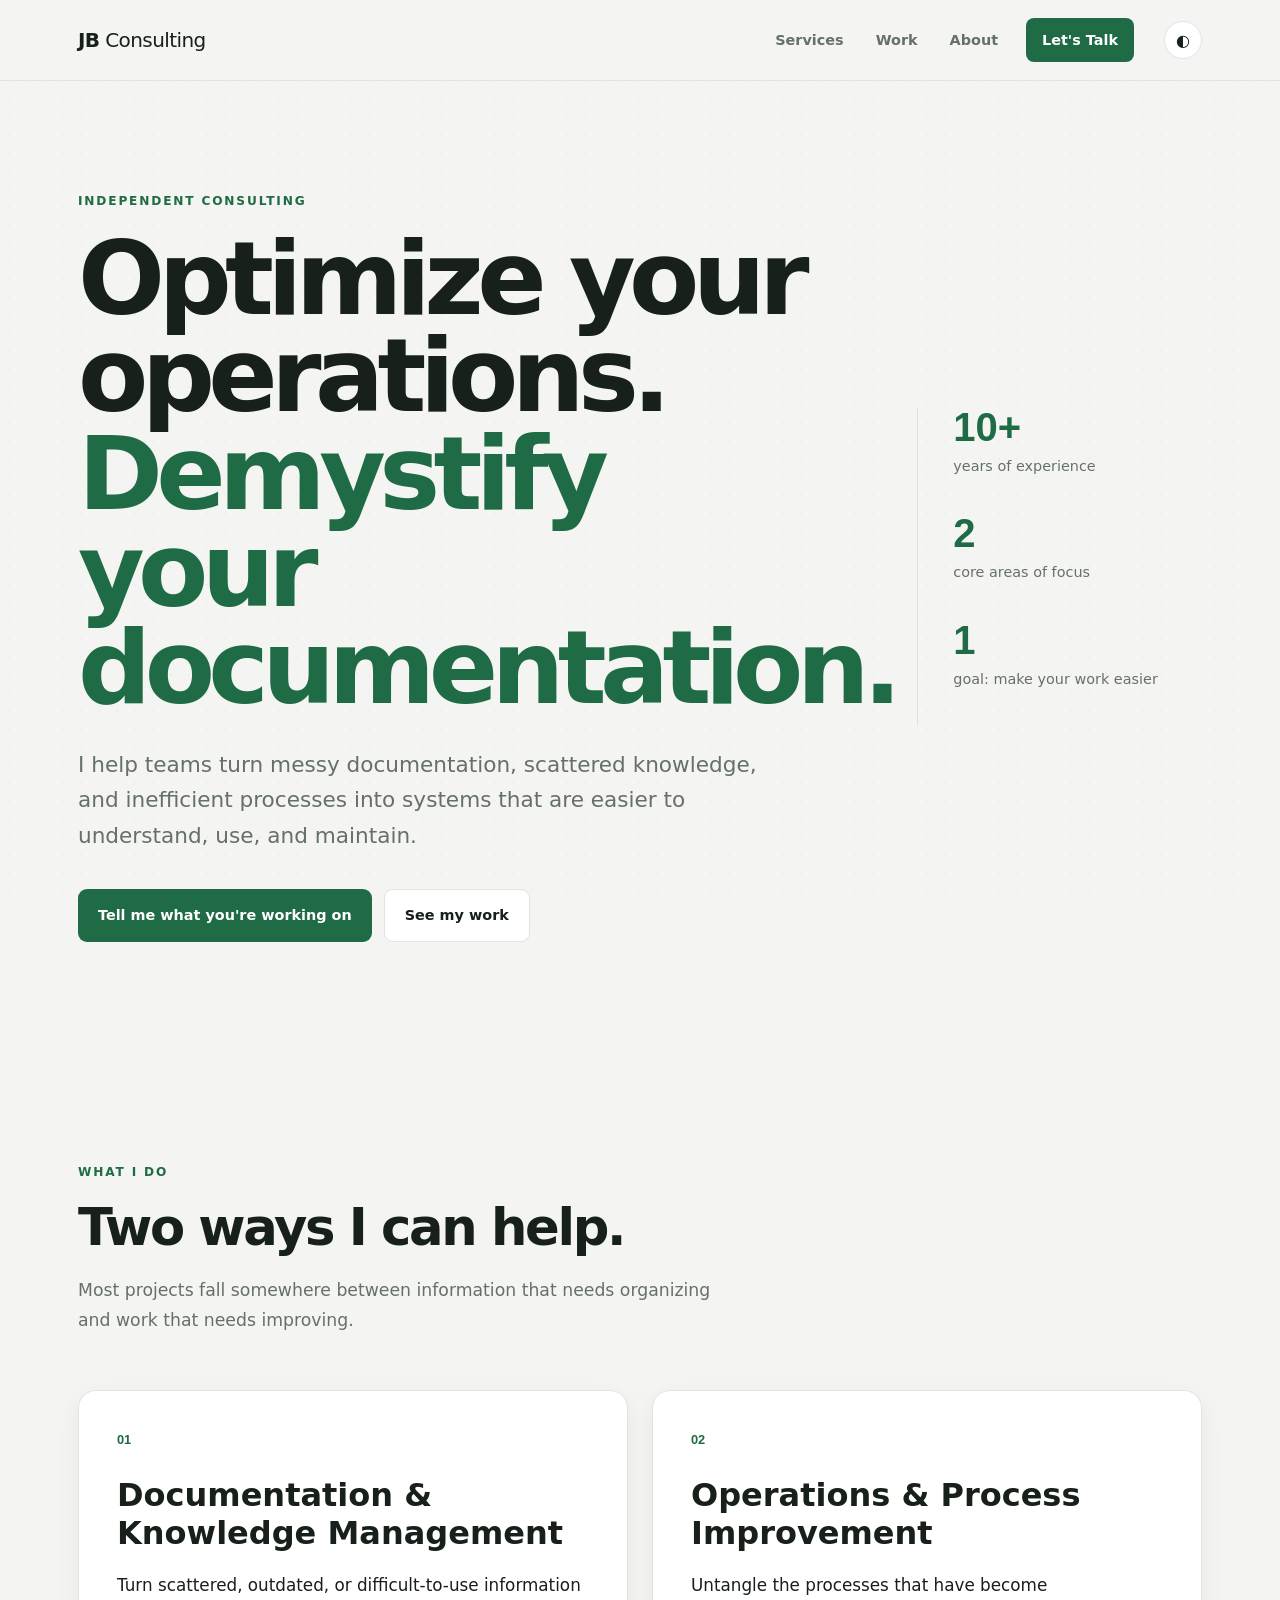
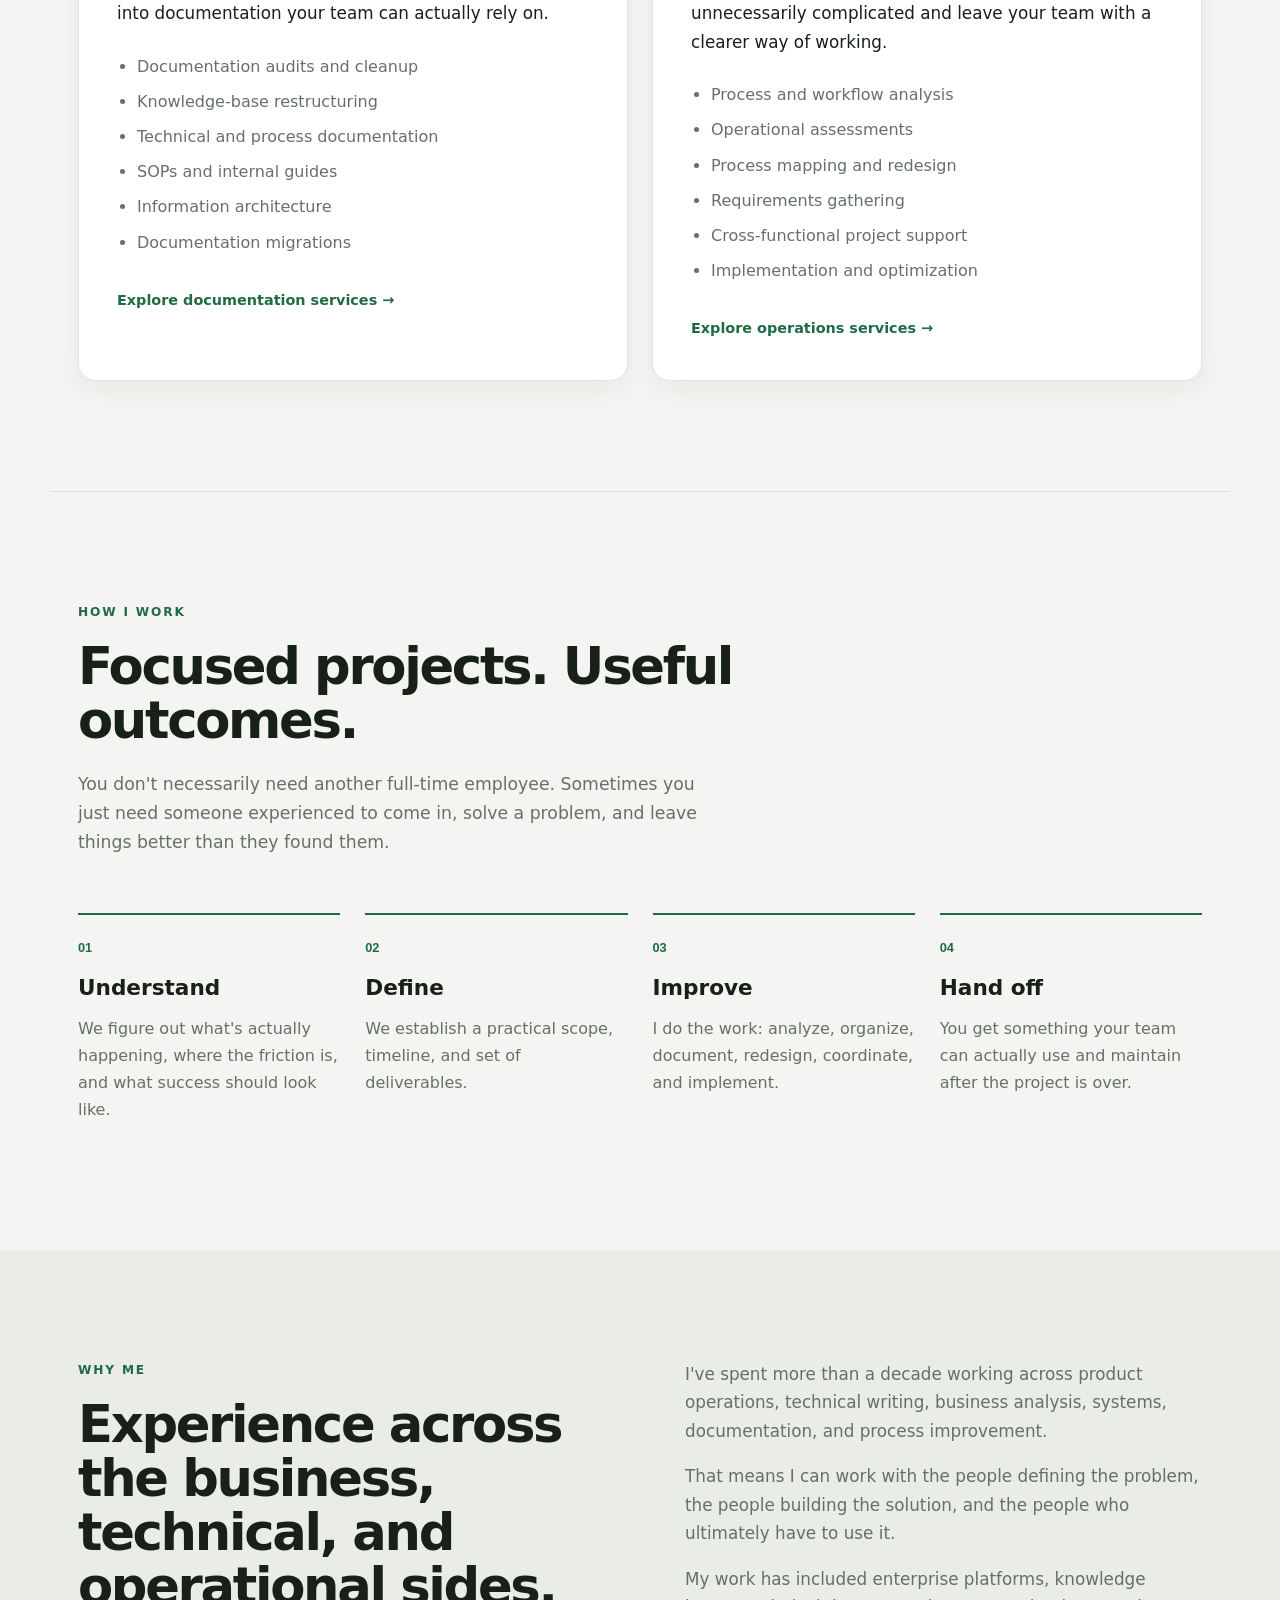
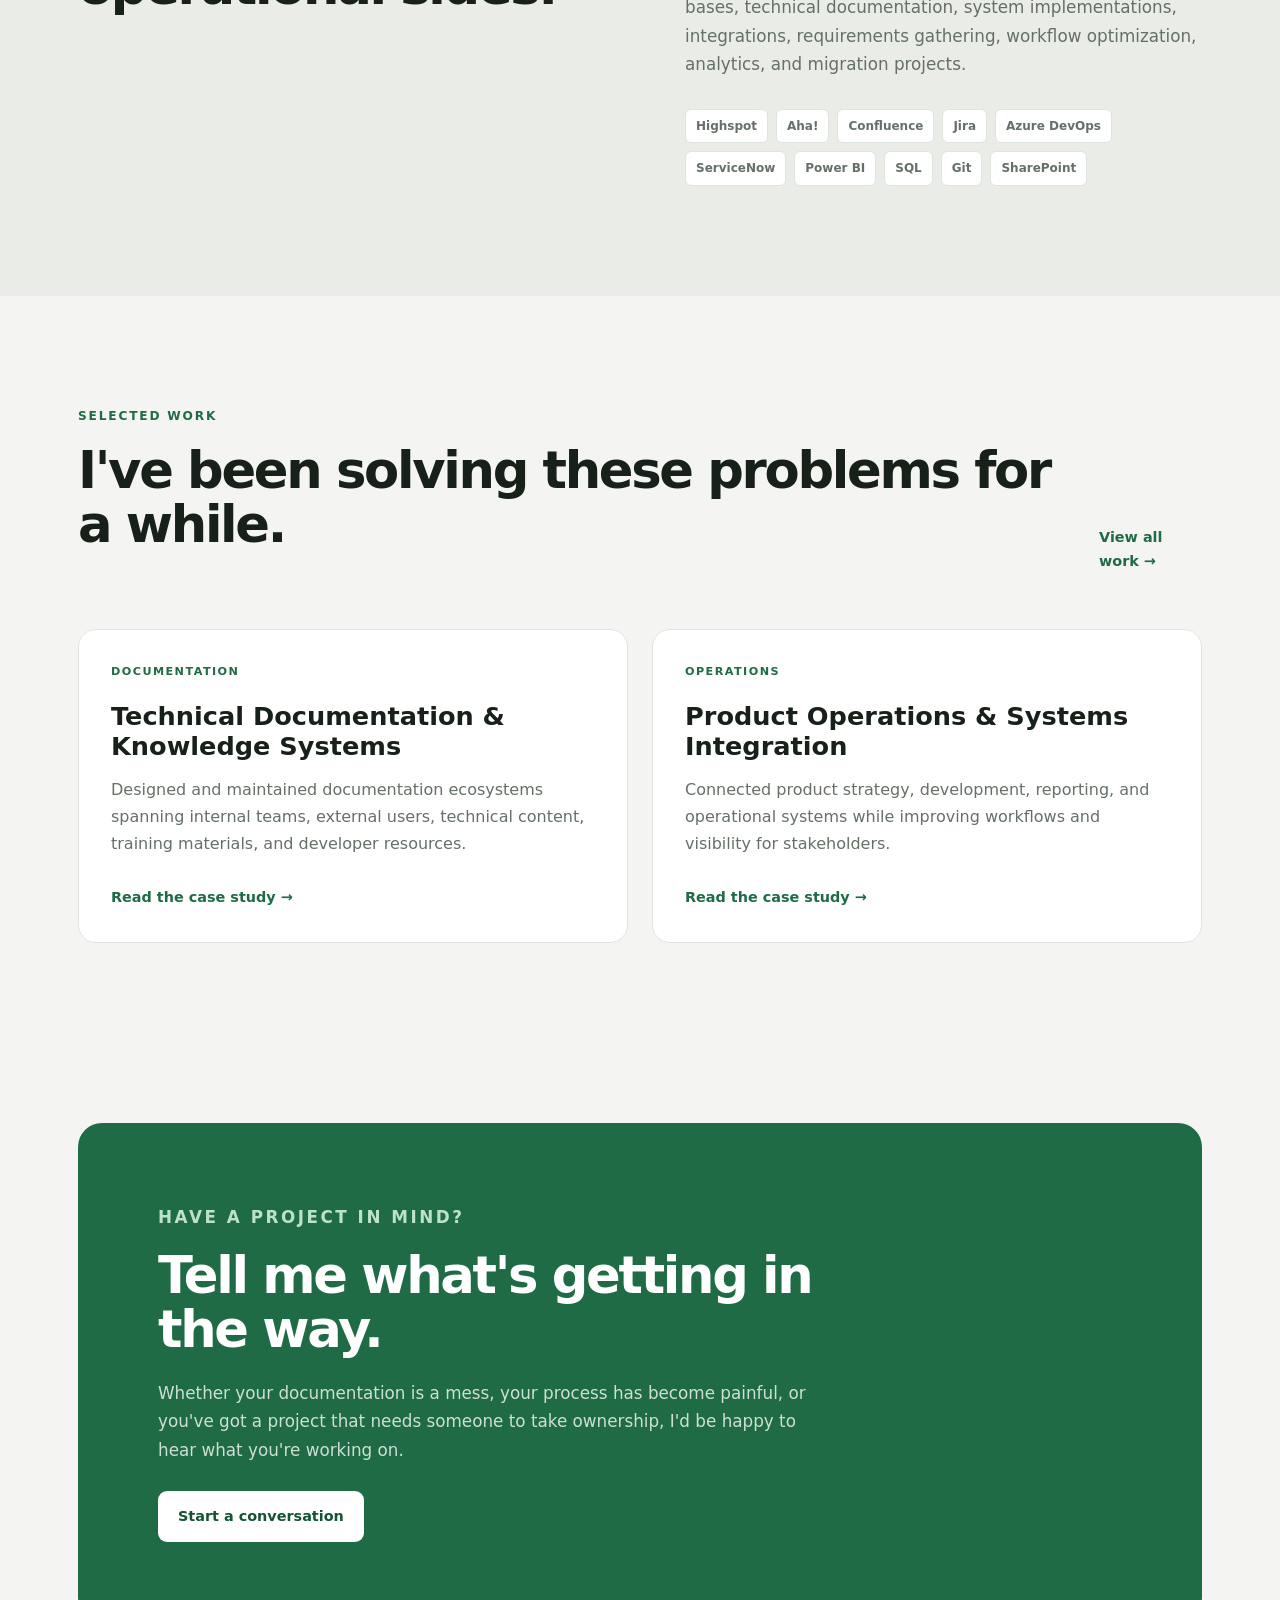
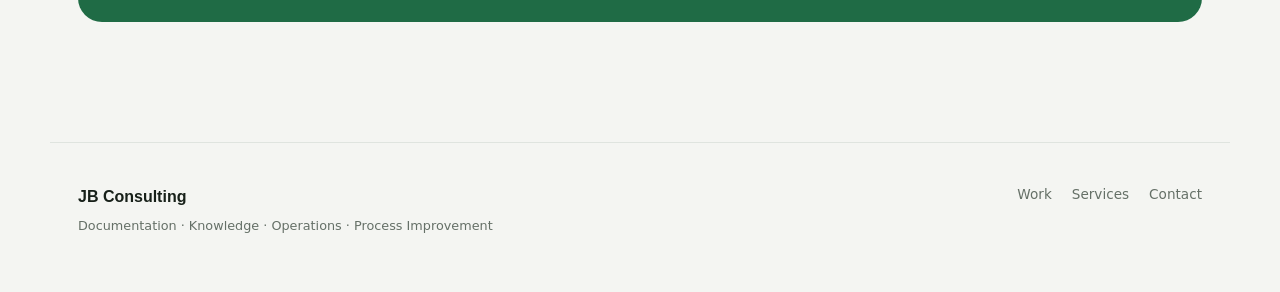
==== commit 2ed9274c: "Update index.html" ====
--- a/index.html
+++ b/index.html
@@ -62,8 +62,8 @@
         <p class="eyebrow">INDEPENDENT CONSULTING</p>
 
         <h1>
-          Demystify your documentation.
-          <span>Optimize your operations.</span>
+          Optimize your operations.
+          <span>Demystify your documentation.</span>
         </h1>
 
         <p class="hero-text">
